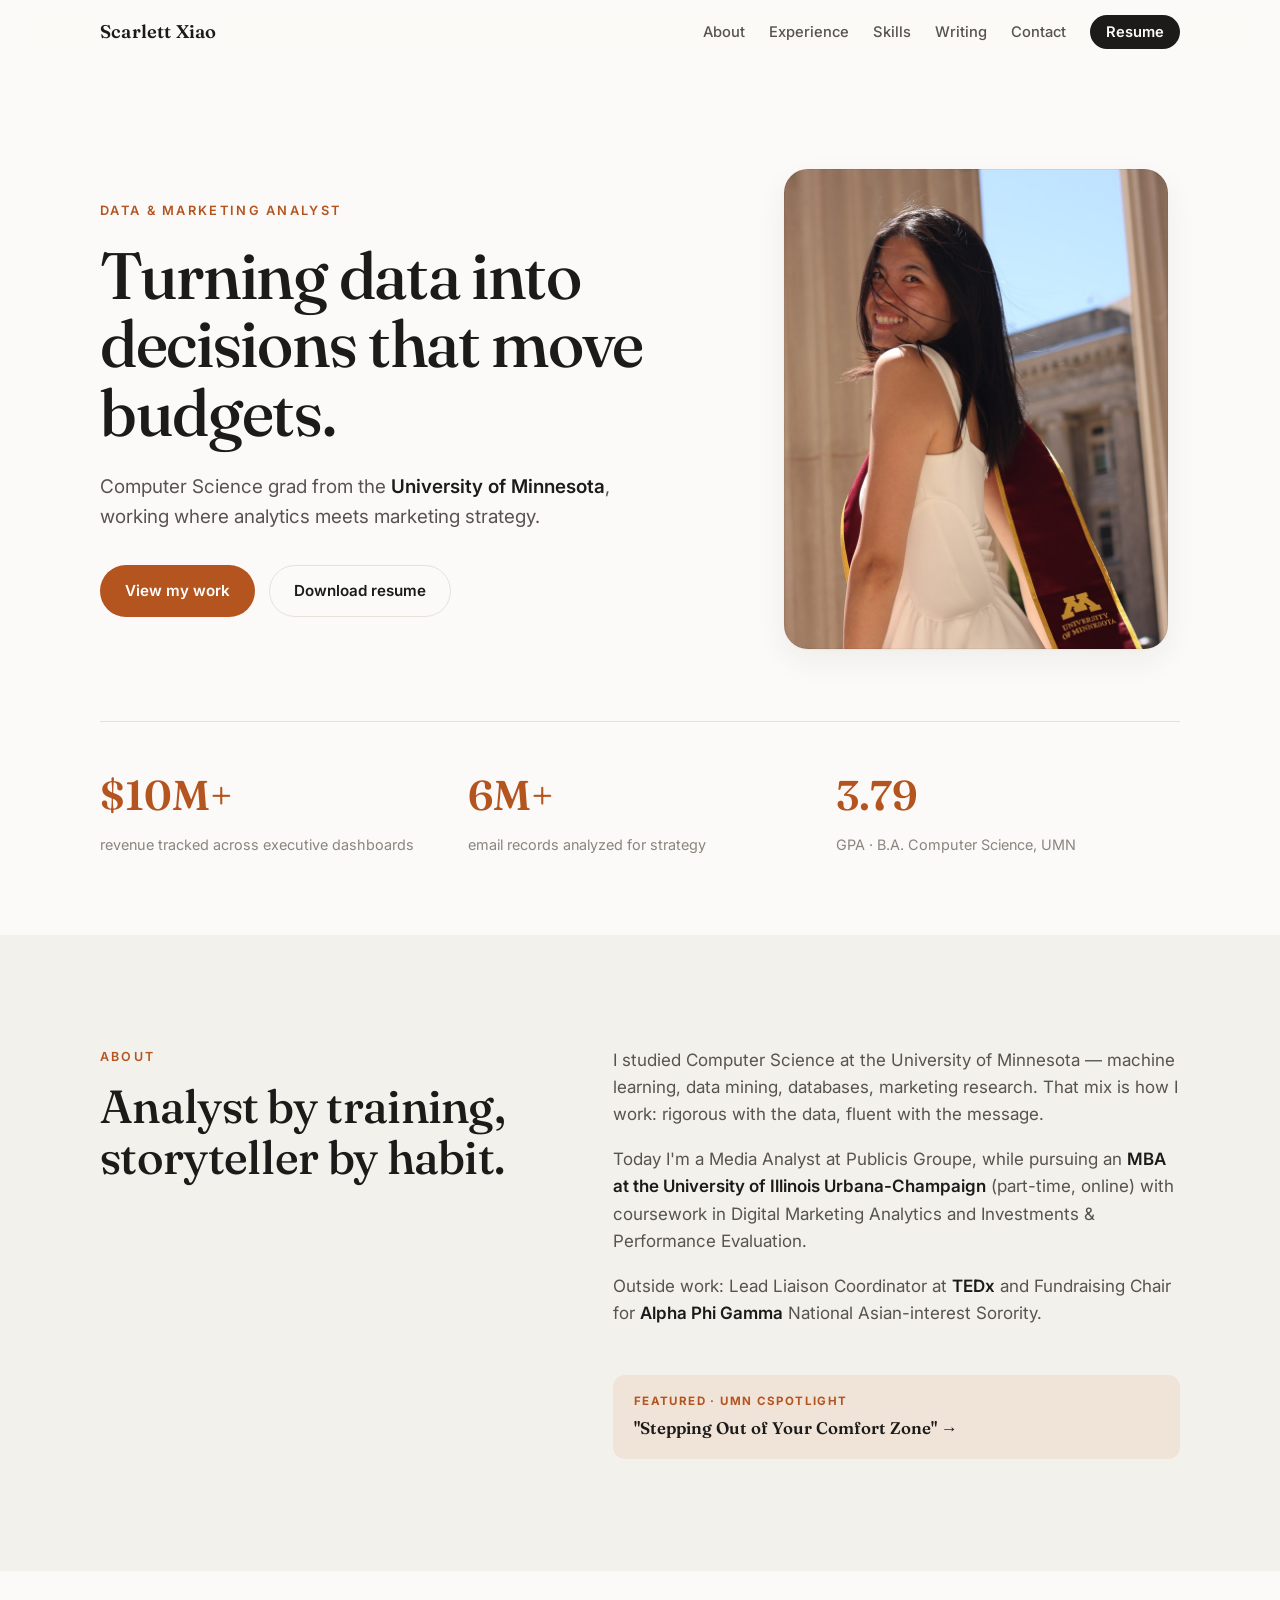
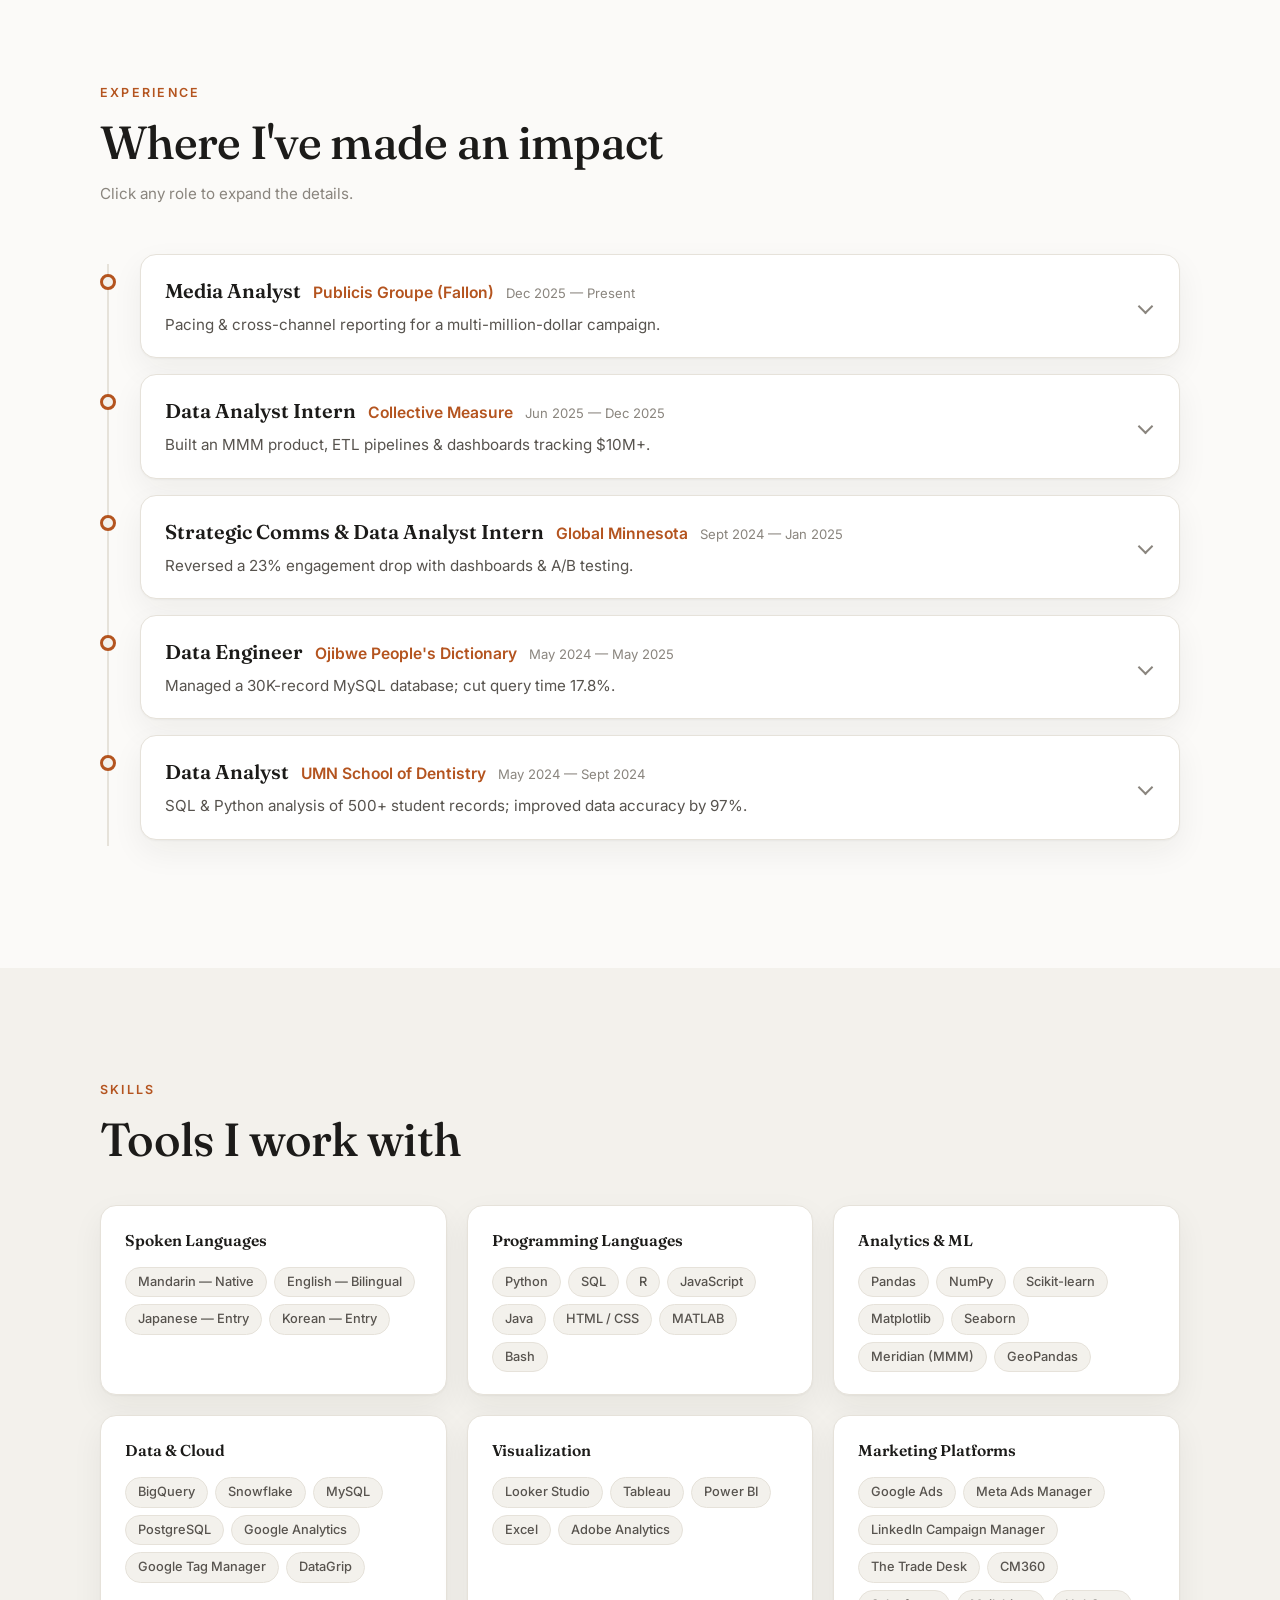
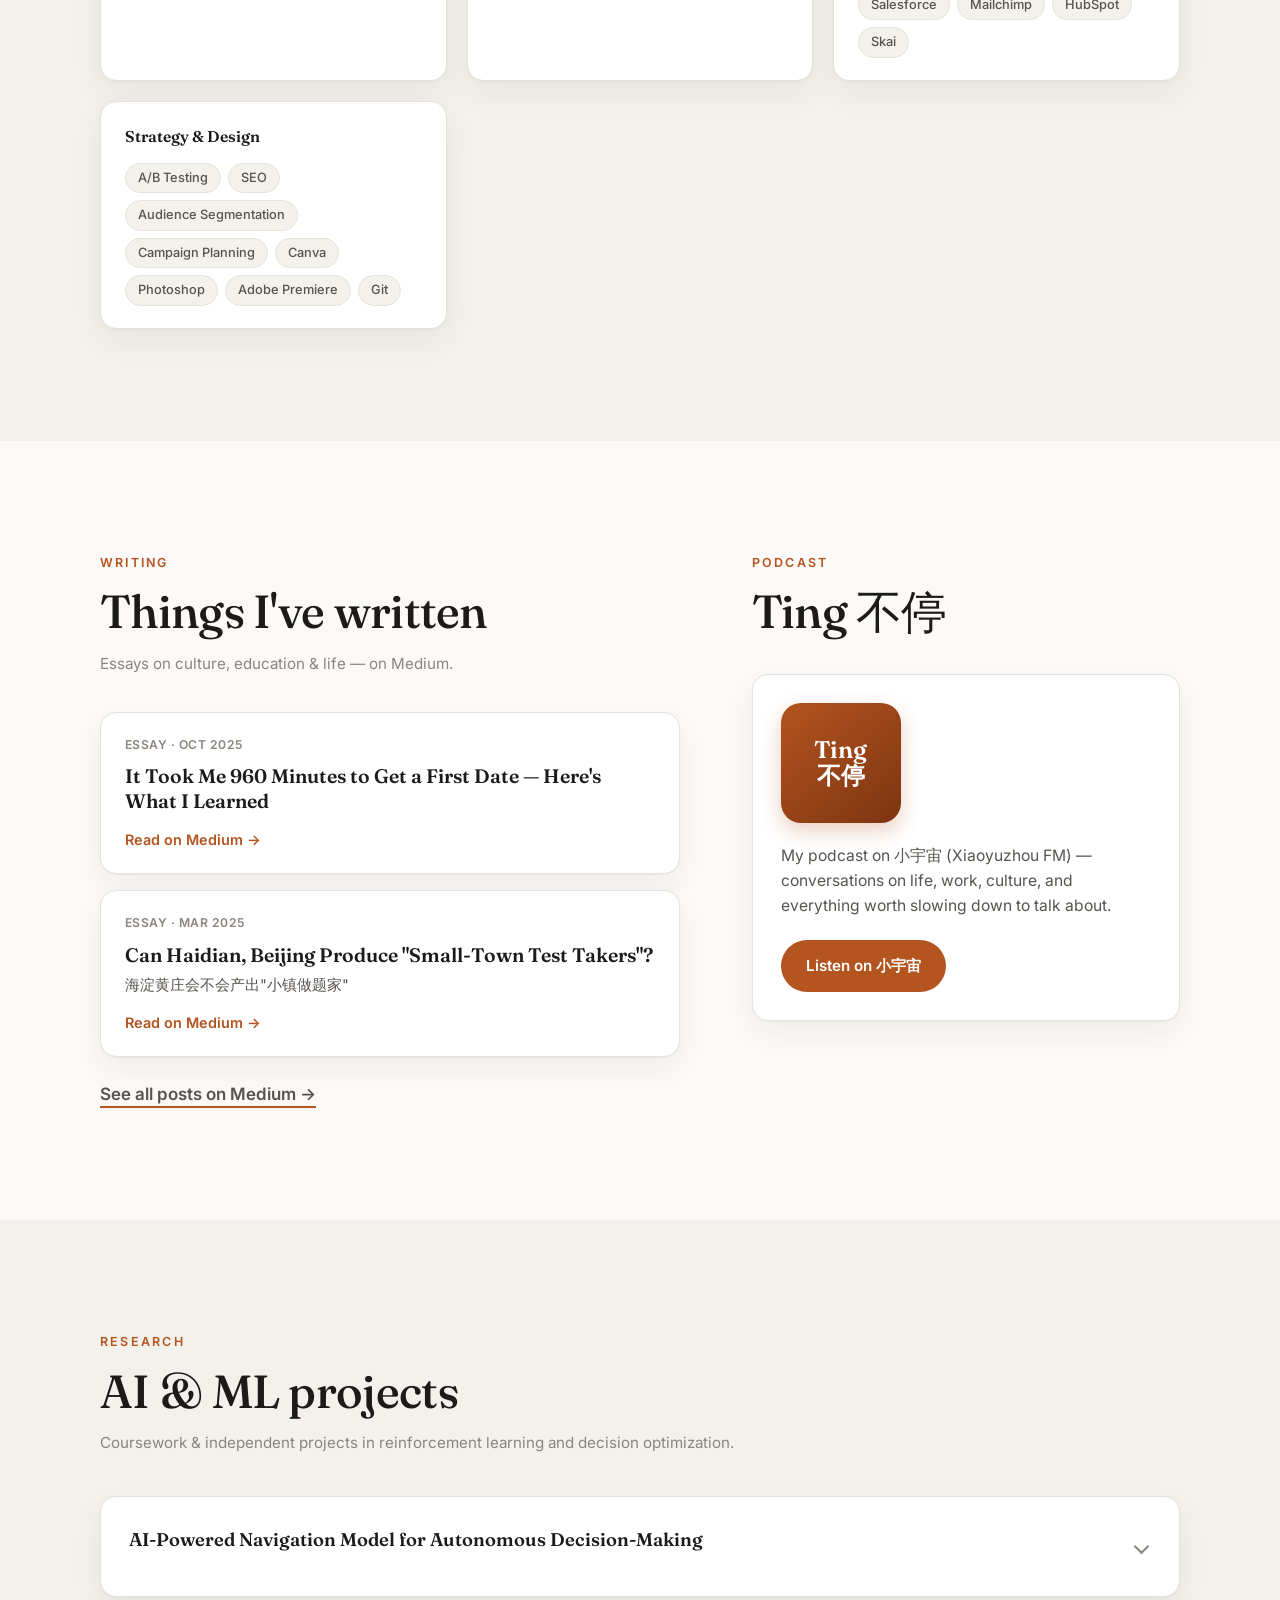
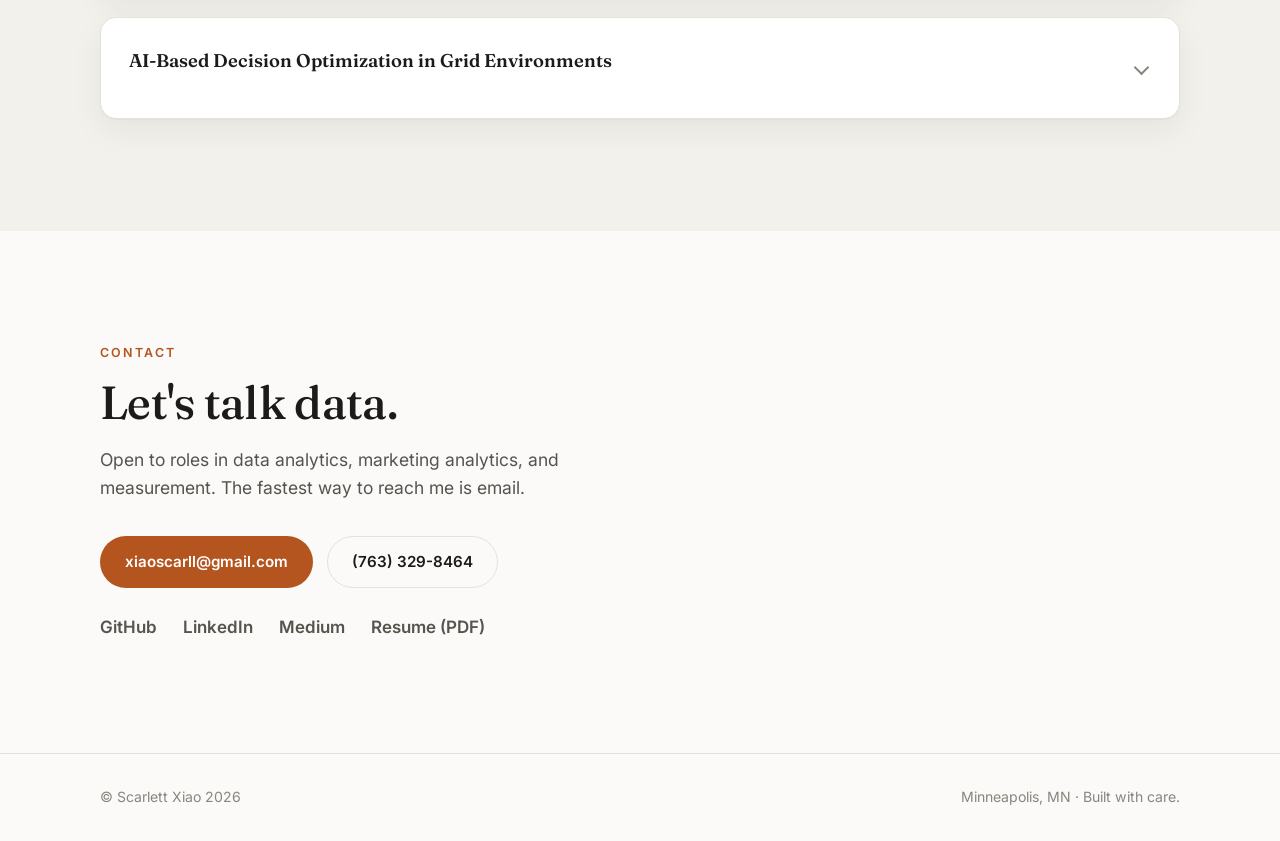
==== index.html @ 51451d21 "Initial portfolio — SEO, skills, research, full experience" ====
<!DOCTYPE html>
<html lang="en">
<head>
  <meta charset="UTF-8" />
  <meta name="viewport" content="width=device-width, initial-scale=1.0" />
  <title>Scarlett Xiao — Data &amp; Marketing Analyst</title>
  <meta name="description" content="Scarlett Xiao is a Data & Marketing Analyst at Publicis Groupe specializing in cross-channel measurement, media analytics, and marketing strategy. B.A. Computer Science, UMN. MBA candidate at UIUC." />
  <meta name="keywords" content="Scarlett Xiao, data analyst, marketing analyst, media analytics, BigQuery, Looker Studio, Tableau, Power BI, Publicis Groupe, University of Minnesota" />
  <meta name="author" content="Scarlett Xiao" />
  <meta name="robots" content="index, follow" />
  <link rel="canonical" href="https://scarlett0018.github.io/" />

  <!-- Open Graph -->
  <meta property="og:type" content="website" />
  <meta property="og:url" content="https://scarlett0018.github.io/" />
  <meta property="og:title" content="Scarlett Xiao — Data &amp; Marketing Analyst" />
  <meta property="og:description" content="Data & Marketing Analyst at Publicis Groupe. Turning data into decisions that move budgets. B.A. CS, UMN · MBA candidate, UIUC." />
  <meta property="og:image" content="https://scarlett0018.github.io/assets/scarlett.jpg" />

  <!-- Twitter Card -->
  <meta name="twitter:card" content="summary_large_image" />
  <meta name="twitter:title" content="Scarlett Xiao — Data &amp; Marketing Analyst" />
  <meta name="twitter:description" content="Data & Marketing Analyst at Publicis Groupe. Turning data into decisions that move budgets." />
  <meta name="twitter:image" content="https://scarlett0018.github.io/assets/scarlett.jpg" />

  <!-- Structured Data -->
  <script type="application/ld+json">
  {
    "@context": "https://schema.org",
    "@type": "Person",
    "name": "Scarlett Xiao",
    "jobTitle": "Media Analyst",
    "worksFor": { "@type": "Organization", "name": "Publicis Groupe" },
    "alumniOf": [
      { "@type": "CollegeOrUniversity", "name": "University of Minnesota" },
      { "@type": "CollegeOrUniversity", "name": "University of Illinois Urbana-Champaign" }
    ],
    "url": "https://scarlett0018.github.io/",
    "email": "xiaoscarll@gmail.com",
    "sameAs": [
      "https://github.com/scarlett0018",
      "https://www.linkedin.com/in/scarlett-xiao-ds/",
      "https://medium.com/@xiaoscarll"
    ]
  }
  </script>

  <link rel="preconnect" href="https://fonts.googleapis.com" />
  <link rel="preconnect" href="https://fonts.gstatic.com" crossorigin />
  <link href="https://fonts.googleapis.com/css2?family=Fraunces:ital,opsz,wght@0,9..144,400;0,9..144,500;0,9..144,600;1,9..144,400&family=Inter:wght@400;500;600;700&display=swap" rel="stylesheet" />
  <link rel="stylesheet" href="styles.css" />
</head>
<body>

  <!-- Nav -->
  <header class="nav" id="nav">
    <div class="container">
      <nav class="nav__inner">
        <a href="#" class="nav__brand">Scarlett Xiao</a>
        <ul class="nav__links">
          <li><a href="#about">About</a></li>
          <li><a href="#experience">Experience</a></li>
          <li><a href="#skills">Skills</a></li>
          <li><a href="#writing">Writing</a></li>
          <li><a href="#contact">Contact</a></li>
          <li><a href="assets/Scarlett_Xiao_Resume.pdf" target="_blank" class="nav__cta">Resume</a></li>
        </ul>
      </nav>
    </div>
  </header>

  <main>

    <!-- Hero -->
    <section class="hero">
      <div class="container">
        <div class="hero__inner">
          <div>
            <p class="hero__eyebrow">Data &amp; Marketing Analyst</p>
            <h1 class="hero__title">Turning data into decisions that move budgets.</h1>
            <p class="hero__lede">Computer Science grad from the <strong>University of Minnesota</strong>, working where analytics meets marketing strategy.</p>
            <div class="hero__actions">
              <a href="#experience" class="btn btn--primary">View my work</a>
              <a href="assets/Scarlett_Xiao_Resume.pdf" target="_blank" class="btn btn--ghost">Download resume</a>
            </div>
          </div>
          <div class="hero__photo">
            <img src="assets/scarlett.jpg" alt="Scarlett Xiao" />
          </div>
        </div>
        <ul class="hero__stats">
          <li>
            <span class="stat__num">$10M+</span>
            <span class="stat__label">revenue tracked across executive dashboards</span>
          </li>
          <li>
            <span class="stat__num">6M+</span>
            <span class="stat__label">email records analyzed for strategy</span>
          </li>
          <li>
            <span class="stat__num">3.79</span>
            <span class="stat__label">GPA · B.A. Computer Science, UMN</span>
          </li>
        </ul>
      </div>
    </section>

    <!-- About -->
    <section class="section section--alt reveal" id="about">
      <div class="container">
        <div class="grid-2">
          <div>
            <p class="section__kicker">About</p>
            <h2 class="section__title">Analyst by training, storyteller by habit.</h2>
          </div>
          <div class="prose">
            <p>I studied Computer Science at the University of Minnesota — machine learning, data mining, databases, marketing research. That mix is how I work: rigorous with the data, fluent with the message.</p>
            <p>Today I'm a Media Analyst at Publicis Groupe, while pursuing an <strong>MBA at the University of Illinois Urbana-Champaign</strong> (part-time, online) with coursework in Digital Marketing Analytics and Investments &amp; Performance Evaluation.</p>
            <p>Outside work: Lead Liaison Coordinator at <strong>TEDx</strong> and Fundraising Chair for <strong>Alpha Phi Gamma</strong> National Asian-interest Sorority.</p>
            <div class="feature-group">
              <a href="https://cse.umn.edu/cs/news/cspotlight-stepping-out-your-comfort-zone" target="_blank" class="feature">
                <span class="feature__label">Featured · UMN CSpotlight</span>
                <span class="feature__title">"Stepping Out of Your Comfort Zone" →</span>
              </a>
            </div>
          </div>
        </div>
      </div>
    </section>

    <!-- Experience -->
    <section class="section reveal" id="experience">
      <div class="container">
        <p class="section__kicker">Experience</p>
        <h2 class="section__title">Where I've made an impact</h2>
        <p class="section__hint">Click any role to expand the details.</p>
        <ol class="timeline">

          <li class="timeline__item">
            <details>
              <summary>
                <div class="timeline__head">
                  <span class="timeline__role">Media Analyst</span>
                  <span class="timeline__org">Publicis Groupe (Fallon)</span>
                  <span class="timeline__date">Dec 2025 — Present</span>
                </div>
                <p class="timeline__summary">Pacing &amp; cross-channel reporting for a multi-million-dollar campaign.</p>
                <div class="timeline__chev"></div>
              </summary>
              <ul class="timeline__points">
                <li>Own pacing measurement for a multi-million-dollar TaxAct campaign, consolidating planned vs. actual spend across 20+ channels (CM360, YouTube, Amazon, TTD) for real-time budget visibility.</li>
                <li>Improved reporting accuracy by reconciling 100+ manual reports against database landing tables, cutting the risk of misreported spend in client presentations.</li>
                <li>Streamlined cross-channel reporting by integrating multi-platform exports into a unified BigQuery pipeline, slashing manual reconciliation time.</li>
                <li>Built placement- and date-level breakout analyses that let teams catch pacing gaps and overdelivery early in-flight.</li>
              </ul>
            </details>
          </li>

          <li class="timeline__item">
            <details>
              <summary>
                <div class="timeline__head">
                  <span class="timeline__role">Data Analyst Intern</span>
                  <span class="timeline__org">Collective Measure</span>
                  <span class="timeline__date">Jun 2025 — Dec 2025</span>
                </div>
                <p class="timeline__summary">Built an MMM product, ETL pipelines &amp; dashboards tracking $10M+.</p>
                <div class="timeline__chev"></div>
              </summary>
              <ul class="timeline__points">
                <li>Helped develop a full-stack Media Mix Modeling web product letting clients adjust 10+ cross-channel spend and simulate ROI in real time — optimizing $4M+ in media investments.</li>
                <li>Worked with data engineers on ETL and API pipelines (Snowflake, The Trade Desk → BigQuery) and shipped 5+ executive dashboards (Looker Studio &amp; Power BI) tracking $10M+ in revenue.</li>
                <li>Delivered the analytics &amp; visualization for the 2025 State of the Profession Report — 2,000+ DEI survey responses into 25+ interactive visuals reaching 8K+ professionals.</li>
                <li>Analyzed 6M+ email records for Andersen Windows &amp; Doors, shaping their 2026 marketing allocation strategy.</li>
                <li>Built and launched a Gemini-powered AI assistant for campaign-name validation, saving the team ~15 hrs/week.</li>
              </ul>
            </details>
          </li>

          <li class="timeline__item">
            <details>
              <summary>
                <div class="timeline__head">
                  <span class="timeline__role">Strategic Comms &amp; Data Analyst Intern</span>
                  <span class="timeline__org">Global Minnesota</span>
                  <span class="timeline__date">Sept 2024 — Jan 2025</span>
                </div>
                <p class="timeline__summary">Reversed a 23% engagement drop with dashboards &amp; A/B testing.</p>
                <div class="timeline__chev"></div>
              </summary>
              <ul class="timeline__points">
                <li>Diagnosed a 23% YoY drop in digital engagement across 4+ channels through multi-funnel user-behavior analysis.</li>
                <li>Automated 6+ performance dashboards (Google Analytics, Excel, Power BI), reducing manual reporting effort ~40%.</li>
                <li>Designed and ran 12 A/B tests across email campaigns — +4.2% open rate and +6.1% click-through from 8K+ recipients.</li>
                <li>Presented data-driven recommendations biweekly to senior leadership, driving a 3× lift in newsletter engagement and 20% lower bounce rate.</li>
              </ul>
            </details>
          </li>

          <li class="timeline__item">
            <details>
              <summary>
                <div class="timeline__head">
                  <span class="timeline__role">Data Engineer</span>
                  <span class="timeline__org">Ojibwe People's Dictionary</span>
                  <span class="timeline__date">May 2024 — May 2025</span>
                </div>
                <p class="timeline__summary">Managed a 30K-record MySQL database; cut query time 17.8%.</p>
                <div class="timeline__chev"></div>
              </summary>
              <ul class="timeline__points">
                <li>Managed a MySQL relational database, safeguarding integrity and security for 30,000+ records.</li>
                <li>Designed and maintained 50+ database objects (tables, views, stored procedures, triggers), optimizing performance.</li>
                <li>Reduced query run time 17.8% through advanced indexing and optimization; lifted data-retrieval efficiency 22.7%.</li>
              </ul>
            </details>
          </li>

          <li class="timeline__item">
            <details>
              <summary>
                <div class="timeline__head">
                  <span class="timeline__role">Data Analyst</span>
                  <span class="timeline__org">UMN School of Dentistry</span>
                  <span class="timeline__date">May 2024 — Sept 2024</span>
                </div>
                <p class="timeline__summary">SQL &amp; Python analysis of 500+ student records; improved data accuracy by 97%.</p>
                <div class="timeline__chev"></div>
              </summary>
              <ul class="timeline__points">
                <li>Analyzed academic performance data for 500+ students using SQL, identifying trends by gender, ethnicity, and parental education to shape targeted student support strategies.</li>
                <li>Cleaned and processed large datasets, improving data accuracy by 97% through standardization, missing-value handling, and outlier correction.</li>
                <li>Built data visualizations in Python (Pandas, NumPy, Matplotlib), reducing analysis time by 15.6%.</li>
                <li>Generated statistical insights that contributed to curriculum improvements and an 8.7% increase in student performance.</li>
              </ul>
            </details>
          </li>

        </ol>
      </div>
    </section>

    <!-- Skills -->
    <section class="section section--alt reveal" id="skills">
      <div class="container">
        <p class="section__kicker">Skills</p>
        <h2 class="section__title">Tools I work with</h2>
        <div class="skills-grid">
          <div class="skill-group">
            <h3 class="skill-group__name">Spoken Languages</h3>
            <div class="skill-group__tags">
              <span class="skill-tag skill-tag--fluent">Mandarin — Native</span>
              <span class="skill-tag skill-tag--fluent">English — Bilingual</span>
              <span class="skill-tag skill-tag--entry">Japanese — Entry</span>
              <span class="skill-tag skill-tag--entry">Korean — Entry</span>
            </div>
          </div>
          <div class="skill-group">
            <h3 class="skill-group__name">Programming Languages</h3>
            <div class="skill-group__tags">
              <span class="skill-tag">Python</span>
              <span class="skill-tag">SQL</span>
              <span class="skill-tag">R</span>
              <span class="skill-tag">JavaScript</span>
              <span class="skill-tag">Java</span>
              <span class="skill-tag">HTML / CSS</span>
              <span class="skill-tag">MATLAB</span>
              <span class="skill-tag">Bash</span>
            </div>
          </div>
          <div class="skill-group">
            <h3 class="skill-group__name">Analytics &amp; ML</h3>
            <div class="skill-group__tags">
              <span class="skill-tag">Pandas</span>
              <span class="skill-tag">NumPy</span>
              <span class="skill-tag">Scikit-learn</span>
              <span class="skill-tag">Matplotlib</span>
              <span class="skill-tag">Seaborn</span>
              <span class="skill-tag">Meridian (MMM)</span>
              <span class="skill-tag">GeoPandas</span>
            </div>
          </div>
          <div class="skill-group">
            <h3 class="skill-group__name">Data &amp; Cloud</h3>
            <div class="skill-group__tags">
              <span class="skill-tag">BigQuery</span>
              <span class="skill-tag">Snowflake</span>
              <span class="skill-tag">MySQL</span>
              <span class="skill-tag">PostgreSQL</span>
              <span class="skill-tag">Google Analytics</span>
              <span class="skill-tag">Google Tag Manager</span>
              <span class="skill-tag">DataGrip</span>
            </div>
          </div>
          <div class="skill-group">
            <h3 class="skill-group__name">Visualization</h3>
            <div class="skill-group__tags">
              <span class="skill-tag">Looker Studio</span>
              <span class="skill-tag">Tableau</span>
              <span class="skill-tag">Power BI</span>
              <span class="skill-tag">Excel</span>
              <span class="skill-tag">Adobe Analytics</span>
            </div>
          </div>
          <div class="skill-group">
            <h3 class="skill-group__name">Marketing Platforms</h3>
            <div class="skill-group__tags">
              <span class="skill-tag">Google Ads</span>
              <span class="skill-tag">Meta Ads Manager</span>
              <span class="skill-tag">LinkedIn Campaign Manager</span>
              <span class="skill-tag">The Trade Desk</span>
              <span class="skill-tag">CM360</span>
              <span class="skill-tag">Salesforce</span>
              <span class="skill-tag">Mailchimp</span>
              <span class="skill-tag">HubSpot</span>
              <span class="skill-tag">Skai</span>
            </div>
          </div>
          <div class="skill-group">
            <h3 class="skill-group__name">Strategy &amp; Design</h3>
            <div class="skill-group__tags">
              <span class="skill-tag">A/B Testing</span>
              <span class="skill-tag">SEO</span>
              <span class="skill-tag">Audience Segmentation</span>
              <span class="skill-tag">Campaign Planning</span>
              <span class="skill-tag">Canva</span>
              <span class="skill-tag">Photoshop</span>
              <span class="skill-tag">Adobe Premiere</span>
              <span class="skill-tag">Git</span>
            </div>
          </div>
        </div>
      </div>
    </section>

    <!-- Writing + Podcast -->
    <section class="section reveal" id="writing">
      <div class="container">
        <div class="media-grid">
          <div>
            <p class="section__kicker">Writing</p>
            <h2 class="section__title">Things I've written</h2>
            <p class="section__hint">Essays on culture, education &amp; life — on Medium.</p>
            <div class="post-list">
              <a href="https://medium.com/@xiaoscarll" target="_blank" class="post">
                <span class="post__tag">Essay · Oct 2025</span>
                <h3 class="post__title">It Took Me 960 Minutes to Get a First Date — Here's What I Learned</h3>
                <span class="post__link">Read on Medium →</span>
              </a>
              <a href="https://medium.com/@xiaoscarll" target="_blank" class="post">
                <span class="post__tag">Essay · Mar 2025</span>
                <h3 class="post__title">Can Haidian, Beijing Produce "Small-Town Test Takers"?</h3>
                <p class="post__sub">海淀黄庄会不会产出"小镇做题家"</p>
                <span class="post__link">Read on Medium →</span>
              </a>
            </div>
            <p class="see-more"><a href="https://medium.com/@xiaoscarll" target="_blank">See all posts on Medium →</a></p>
          </div>
          <div id="podcast">
            <p class="section__kicker">Podcast</p>
            <h2 class="section__title">Ting 不停</h2>
            <div class="podcast-card">
              <div class="podcast-card__art">
                <span>Ting<br />不停</span>
              </div>
              <p class="podcast-card__desc">My podcast on 小宇宙 (Xiaoyuzhou FM) — conversations on life, work, culture, and everything worth slowing down to talk about.</p>
              <a href="https://www.xiaoyuzhoufm.com/" target="_blank" class="btn btn--primary">Listen on 小宇宙</a>
            </div>
          </div>
        </div>
      </div>
    </section>

    <!-- Research -->
    <section class="section section--alt reveal" id="research">
      <div class="container">
        <p class="section__kicker">Research</p>
        <h2 class="section__title">AI &amp; ML projects</h2>
        <p class="section__hint">Coursework &amp; independent projects in reinforcement learning and decision optimization.</p>
        <div class="research-grid">
          <div class="research-card">
            <details>
              <summary>
                <h3 class="research-card__title">AI-Powered Navigation Model for Autonomous Decision-Making</h3>
                <div class="timeline__chev"></div>
              </summary>
              <ul class="research-card__points">
                <li>Developed and optimized data models to train an AI agent in a simulated taxi environment — navigate a grid map, pick up passengers, and drop them at correct locations while minimizing steps.</li>
                <li>Implemented reinforcement learning algorithms (Sarsa &amp; Q-Learning) to help the agent learn efficient navigation strategies through iterative training.</li>
                <li>Fine-tuned model parameters, achieving an 18.6% reduction in training time vs. traditional methods using ε-greedy exploration (learning rate 0.6, discount factor 0.9).</li>
              </ul>
            </details>
          </div>
          <div class="research-card">
            <details>
              <summary>
                <h3 class="research-card__title">AI-Based Decision Optimization in Grid Environments</h3>
                <div class="timeline__chev"></div>
              </summary>
              <ul class="research-card__points">
                <li>Developed RL models to train an AI agent in a grid-based environment, learning optimal navigation decisions based on rewards and penalties.</li>
                <li>Implemented and compared value iteration, policy iteration, and Monte Carlo control strategies to enhance learning efficiency.</li>
                <li>Refined reward functions (r = −2, −0.2, −0.01) to balance exploration vs. exploitation — achieving a 24.7% reduction in computation time while maintaining accuracy.</li>
              </ul>
            </details>
          </div>
        </div>
      </div>
    </section>

    <!-- Contact -->
    <section class="section reveal" id="contact">
      <div class="container">
        <div class="contact">
          <p class="section__kicker">Contact</p>
          <h2 class="section__title">Let's talk data.</h2>
          <p class="contact__lede">Open to roles in data analytics, marketing analytics, and measurement. The fastest way to reach me is email.</p>
          <div class="contact__actions">
            <a href="mailto:xiaoscarll@gmail.com" class="btn btn--primary">xiaoscarll@gmail.com</a>
            <a href="tel:7633298464" class="btn btn--ghost">(763) 329-8464</a>
          </div>
          <ul class="contact__links">
            <li><a href="https://github.com/scarlett0018" target="_blank">GitHub</a></li>
            <li><a href="https://www.linkedin.com/in/scarlett-xiao-ds/" target="_blank">LinkedIn</a></li>
            <li><a href="https://medium.com/@xiaoscarll" target="_blank">Medium</a></li>
            <li><a href="assets/Scarlett_Xiao_Resume.pdf" target="_blank">Resume (PDF)</a></li>
          </ul>
        </div>
      </div>
    </section>

  </main>

  <!-- Footer -->
  <footer class="footer">
    <div class="container">
      <div class="footer__inner">
        <span>© Scarlett Xiao <span id="year"></span></span>
        <span>Minneapolis, MN · Built with care.</span>
      </div>
    </div>
  </footer>

  <script src="script.js"></script>
</body>
</html>
---- styles.css ----
/* ===== Tokens ===== */
:root {
  --bg: #fbfaf8;
  --bg-alt: #f3f1ec;
  --ink: #1c1b19;
  --ink-soft: #57534e;
  --ink-faint: #8a857e;
  --line: #e6e2da;
  --accent: #b4541f;        /* warm terracotta */
  --accent-soft: #f0e3d8;
  --card: #ffffff;
  --shadow: 0 1px 2px rgba(28,27,25,.04), 0 12px 32px rgba(28,27,25,.06);
  --radius: 16px;
  --maxw: 1080px;
  --ff-display: "Fraunces", Georgia, serif;
  --ff-body: "Inter", system-ui, -apple-system, sans-serif;
}

/* ===== Reset ===== */
*, *::before, *::after { box-sizing: border-box; }
* { margin: 0; }
html { scroll-behavior: smooth; -webkit-text-size-adjust: 100%; }
body {
  font-family: var(--ff-body);
  background: var(--bg);
  color: var(--ink);
  line-height: 1.6;
  font-size: 17px;
  -webkit-font-smoothing: antialiased;
  text-rendering: optimizeLegibility;
}
img { max-width: 100%; display: block; }
a { color: inherit; text-decoration: none; }
ul, ol { list-style: none; padding: 0; }

.container { width: min(var(--maxw), 92vw); margin-inline: auto; }
.accent { color: var(--accent); }

/* ===== Nav ===== */
.nav {
  position: sticky; top: 0; z-index: 50;
  background: rgba(251,250,248,.78);
  backdrop-filter: saturate(160%) blur(12px);
  border-bottom: 1px solid transparent;
  transition: border-color .3s, background .3s;
}
.nav.is-scrolled { border-color: var(--line); }
.nav__inner { display: flex; align-items: center; justify-content: space-between; height: 64px; }
.nav__brand { font-family: var(--ff-display); font-weight: 600; font-size: 1.15rem; letter-spacing: .2px; }
.nav__links { display: flex; align-items: center; gap: 24px; }
.nav__links a { font-size: .92rem; color: var(--ink-soft); font-weight: 500; transition: color .2s; }
.nav__links a:hover { color: var(--ink); }
.nav__cta {
  background: var(--ink); color: var(--bg) !important;
  padding: 8px 16px; border-radius: 999px; font-weight: 600 !important;
  transition: transform .2s, background .2s;
}
.nav__cta:hover { transform: translateY(-1px); background: var(--accent); }

/* ===== Buttons ===== */
.btn {
  display: inline-flex; align-items: center; justify-content: center;
  padding: 13px 24px; border-radius: 999px; font-weight: 600; font-size: .95rem;
  border: 1px solid transparent; transition: transform .2s, box-shadow .2s, background .2s, border-color .2s;
  cursor: pointer;
}
.btn--primary { background: var(--accent); color: #fff; }
.btn--primary:hover { transform: translateY(-2px); box-shadow: 0 10px 24px rgba(180,84,31,.28); }
.btn--ghost { background: transparent; color: var(--ink); border-color: var(--line); }
.btn--ghost:hover { border-color: var(--ink); transform: translateY(-2px); }

/* ===== Hero ===== */
.hero { padding: clamp(56px, 9vw, 104px) 0 clamp(48px, 7vw, 80px); }
.hero__inner {
  display: grid; grid-template-columns: 1.25fr .85fr;
  gap: clamp(32px, 6vw, 72px); align-items: center;
}
.hero__eyebrow {
  font-size: .8rem; letter-spacing: .18em; text-transform: uppercase;
  color: var(--accent); font-weight: 600; margin-bottom: 20px;
}
.hero__title {
  font-family: var(--ff-display); font-weight: 500;
  font-size: clamp(2.3rem, 5.6vw, 4.1rem); line-height: 1.05;
  letter-spacing: -.02em; margin-bottom: 24px;
}
.hero__lede { font-size: clamp(1.02rem, 1.6vw, 1.18rem); color: var(--ink-soft); max-width: 48ch; }
.hero__lede strong { color: var(--ink); font-weight: 600; }
.hero__actions { display: flex; flex-wrap: wrap; gap: 14px; margin-top: 32px; }

.hero__photo {
  position: relative;
  border-radius: 24px; overflow: hidden;
  box-shadow: var(--shadow);
  aspect-ratio: 4 / 5; max-height: 480px; margin-inline: auto;
}
.hero__photo img { width: 100%; height: 100%; object-fit: cover; object-position: center 22%; }
.hero__photo::after {
  content: ""; position: absolute; inset: 0;
  box-shadow: inset 0 0 0 1px rgba(28,27,25,.06); border-radius: 24px;
}

.hero__stats {
  display: grid; grid-template-columns: repeat(3, 1fr); gap: 24px;
  margin-top: clamp(48px, 6vw, 72px); padding-top: 40px; border-top: 1px solid var(--line);
}
.hero__stats li { display: flex; flex-direction: column; gap: 6px; }
.stat__num { font-family: var(--ff-display); font-size: clamp(1.8rem, 3.5vw, 2.6rem); font-weight: 600; color: var(--accent); }
.stat__label { font-size: .9rem; color: var(--ink-faint); line-height: 1.4; }

/* ===== Sections ===== */
.section { padding: clamp(64px, 9vw, 112px) 0; }
.section--alt { background: var(--bg-alt); }
.section__kicker {
  font-size: .78rem; letter-spacing: .18em; text-transform: uppercase;
  color: var(--accent); font-weight: 600; margin-bottom: 14px;
}
.section__title {
  font-family: var(--ff-display); font-weight: 500;
  font-size: clamp(1.9rem, 4vw, 2.9rem); line-height: 1.1; letter-spacing: -.015em;
}
.section__hint { color: var(--ink-faint); margin-top: 14px; font-size: .95rem; }

.grid-2 { display: grid; grid-template-columns: 1fr 1.3fr; gap: clamp(32px, 6vw, 80px); align-items: start; }
.prose p { color: var(--ink-soft); margin-bottom: 18px; }
.prose p:last-child { margin-bottom: 0; }
.prose strong { color: var(--ink); font-weight: 600; }

/* Feature callout (CSpotlight) */
.feature {
  display: inline-flex; flex-direction: column; gap: 4px;
  margin-top: 24px; padding: 16px 20px;
  background: var(--accent-soft); border-radius: 12px;
  border: 1px solid transparent; transition: transform .2s, border-color .2s;
}
.feature:hover { transform: translateY(-2px); border-color: var(--accent); }
.feature__label { font-size: .72rem; letter-spacing: .12em; text-transform: uppercase; color: var(--accent); font-weight: 700; }
.feature__title { font-family: var(--ff-display); font-weight: 600; font-size: 1.05rem; color: var(--ink); }

/* ===== Timeline (collapsible) ===== */
.timeline { margin-top: 48px; position: relative; }
.timeline::before {
  content: ""; position: absolute; left: 7px; top: 10px; bottom: 10px;
  width: 2px; background: var(--line);
}
.timeline__item { position: relative; padding-left: 40px; padding-bottom: 16px; }
.timeline__item::before {
  content: ""; position: absolute; left: 0; top: 20px;
  width: 16px; height: 16px; border-radius: 50%;
  background: var(--bg-alt); border: 3px solid var(--accent); z-index: 1;
}

.timeline__item details {
  background: var(--card); border: 1px solid var(--line); border-radius: var(--radius);
  box-shadow: var(--shadow); overflow: hidden; transition: box-shadow .25s;
}
.timeline__item details[open] { box-shadow: 0 16px 40px rgba(28,27,25,.09); }
.timeline__item summary {
  list-style: none; cursor: pointer; padding: 20px 24px;
  display: grid; grid-template-columns: 1fr auto; align-items: center;
  gap: 4px 16px; position: relative;
}
.timeline__item summary::-webkit-details-marker { display: none; }
.timeline__head { display: flex; flex-wrap: wrap; align-items: baseline; gap: 4px 12px; grid-column: 1; }
.timeline__role { font-family: var(--ff-display); font-size: 1.25rem; font-weight: 600; }
.timeline__org { font-weight: 600; color: var(--accent); font-size: .98rem; }
.timeline__date { font-size: .82rem; color: var(--ink-faint); white-space: nowrap; }
.timeline__summary { grid-column: 1; color: var(--ink-soft); font-size: .95rem; margin-top: 2px; }
.timeline__chev {
  grid-column: 2; grid-row: 1 / span 2; align-self: center;
  width: 11px; height: 11px; border-right: 2px solid var(--ink-faint);
  border-bottom: 2px solid var(--ink-faint); transform: rotate(45deg);
  transition: transform .25s; margin-right: 4px;
}
.timeline__item details[open] .timeline__chev { transform: rotate(-135deg); }
.timeline__item summary:hover .timeline__chev { border-color: var(--accent); }

.timeline__points { padding: 4px 24px 24px; }
.timeline__points li { position: relative; padding-left: 22px; margin-bottom: 10px; color: var(--ink-soft); font-size: .95rem; }
.timeline__points li:last-child { margin-bottom: 0; }
.timeline__points li::before {
  content: ""; position: absolute; left: 4px; top: 10px;
  width: 6px; height: 6px; border-radius: 50%; background: var(--accent); opacity: .55;
}

/* ===== Writing + Podcast (combined) ===== */
.media-grid { display: grid; grid-template-columns: 1.15fr .85fr; gap: clamp(36px, 6vw, 72px); align-items: start; }

/* Writing — small stacked cards */
.post-list { display: flex; flex-direction: column; gap: 16px; margin-top: 36px; }
.post {
  display: flex; flex-direction: column;
  background: var(--card); border: 1px solid var(--line); border-radius: var(--radius);
  padding: 22px 24px; box-shadow: var(--shadow);
  transition: transform .25s, box-shadow .25s, border-color .25s;
}
.post:hover { transform: translateY(-3px); box-shadow: 0 16px 40px rgba(28,27,25,.1); border-color: var(--accent-soft); }
.post__tag { font-size: .76rem; letter-spacing: .04em; text-transform: uppercase; color: var(--ink-faint); font-weight: 600; }
.post__title { font-family: var(--ff-display); font-weight: 600; font-size: 1.22rem; line-height: 1.28; margin: 10px 0 0; }
.post__sub { color: var(--ink-soft); font-size: .92rem; margin-top: 6px; }
.post__link { margin-top: 14px; color: var(--accent); font-weight: 600; font-size: .9rem; }
.see-more { margin-top: 24px; }
.see-more a { color: var(--ink-soft); font-weight: 600; border-bottom: 2px solid var(--accent); padding-bottom: 2px; transition: color .2s; }
.see-more a:hover { color: var(--ink); }

/* Podcast — single card */
.podcast-card {
  margin-top: 36px;
  background: var(--card); border: 1px solid var(--line); border-radius: var(--radius);
  padding: 28px; box-shadow: var(--shadow);
  display: flex; flex-direction: column; align-items: flex-start;
}
.podcast-card__art {
  width: 120px; aspect-ratio: 1; border-radius: 20px;
  background: linear-gradient(140deg, var(--accent), #7d3411);
  display: grid; place-items: center; box-shadow: 0 8px 20px rgba(180,84,31,.28);
  color: #fff; text-align: center; margin-bottom: 20px;
}
.podcast-card__art span { font-family: var(--ff-display); font-weight: 600; font-size: 1.5rem; line-height: 1.05; }
.podcast-card__desc { color: var(--ink-soft); font-size: .98rem; margin-bottom: 22px; }

/* ===== Contact ===== */
.contact { max-width: 720px; }
.contact__lede { color: var(--ink-soft); margin-top: 18px; font-size: 1.1rem; max-width: 52ch; }
.contact__actions { display: flex; flex-wrap: wrap; gap: 14px; margin: 34px 0 26px; }
.contact__links { display: flex; flex-wrap: wrap; gap: 26px; }
.contact__links a { font-weight: 600; color: var(--ink-soft); position: relative; transition: color .2s; }
.contact__links a::after {
  content: ""; position: absolute; left: 0; bottom: -3px; width: 0; height: 2px;
  background: var(--accent); transition: width .25s;
}
.contact__links a:hover { color: var(--ink); }
.contact__links a:hover::after { width: 100%; }

/* ===== Feature group (About) ===== */
.feature-group { display: flex; flex-direction: column; gap: 12px; margin-top: 24px; }

/* ===== Skills ===== */
.skills-grid {
  display: grid;
  grid-template-columns: repeat(auto-fit, minmax(260px, 1fr));
  gap: 20px;
  margin-top: 40px;
}
.skill-group {
  background: var(--card); border: 1px solid var(--line);
  border-radius: var(--radius); padding: 22px 24px; box-shadow: var(--shadow);
}
.skill-group__name {
  font-family: var(--ff-display); font-weight: 600; font-size: .98rem;
  color: var(--ink); margin-bottom: 14px;
}
.skill-group__tags { display: flex; flex-wrap: wrap; gap: 7px; }
.skill-tag {
  background: var(--bg-alt); border: 1px solid var(--line);
  border-radius: 999px; padding: 4px 12px;
  font-size: .8rem; color: var(--ink-soft); font-weight: 500;
  transition: background .2s, border-color .2s;
}
.skill-tag:hover { background: var(--accent-soft); border-color: var(--accent); }

/* ===== Research ===== */
.research-grid { display: flex; flex-direction: column; gap: 20px; margin-top: 40px; }
.research-card {
  background: var(--card); border: 1px solid var(--line);
  border-radius: var(--radius); padding: 28px; box-shadow: var(--shadow);
  transition: transform .25s, box-shadow .25s;
}
.research-card:hover { transform: translateY(-2px); box-shadow: 0 16px 40px rgba(28,27,25,.1); }
.research-card details { width: 100%; }
.research-card summary {
  list-style: none; cursor: pointer;
  display: flex; align-items: center; justify-content: space-between; gap: 16px;
}
.research-card summary::-webkit-details-marker { display: none; }
.research-card details[open] .timeline__chev { transform: rotate(-135deg); }
.research-card__points { margin-top: 16px; }
.research-card__title {
  font-family: var(--ff-display); font-weight: 600; font-size: 1.15rem;
  color: var(--ink); margin-bottom: 14px;
}
.research-card__points { padding: 0; }
.research-card__points li {
  position: relative; padding-left: 20px; margin-bottom: 10px;
  color: var(--ink-soft); font-size: .95rem;
}
.research-card__points li:last-child { margin-bottom: 0; }
.research-card__points li::before {
  content: ""; position: absolute; left: 4px; top: 10px;
  width: 6px; height: 6px; border-radius: 50%; background: var(--accent); opacity: .55;
}

/* ===== Footer ===== */
.footer { border-top: 1px solid var(--line); padding: 32px 0; }
.footer__inner { display: flex; flex-wrap: wrap; justify-content: space-between; gap: 10px; color: var(--ink-faint); font-size: .88rem; }

/* ===== Reveal animation ===== */
.reveal { opacity: 0; transform: translateY(20px); transition: opacity .7s ease, transform .7s ease; }
.reveal.is-visible { opacity: 1; transform: none; }
@media (prefers-reduced-motion: reduce) {
  .reveal { opacity: 1; transform: none; transition: none; }
  html { scroll-behavior: auto; }
}

/* ===== Responsive ===== */
@media (max-width: 860px) {
  .hero__inner { grid-template-columns: 1fr; }
  .hero__photo { max-width: 360px; aspect-ratio: 4 / 5; }
  .grid-2 { grid-template-columns: 1fr; }
  .media-grid { grid-template-columns: 1fr; gap: 48px; }
}
@media (max-width: 640px) {
  .hero__stats { grid-template-columns: 1fr; gap: 18px; }
}
@media (max-width: 560px) {
  .nav__links { gap: 14px; }
  .nav__links a:not(.nav__cta) { display: none; }
  .timeline__date { flex-basis: 100%; }
}
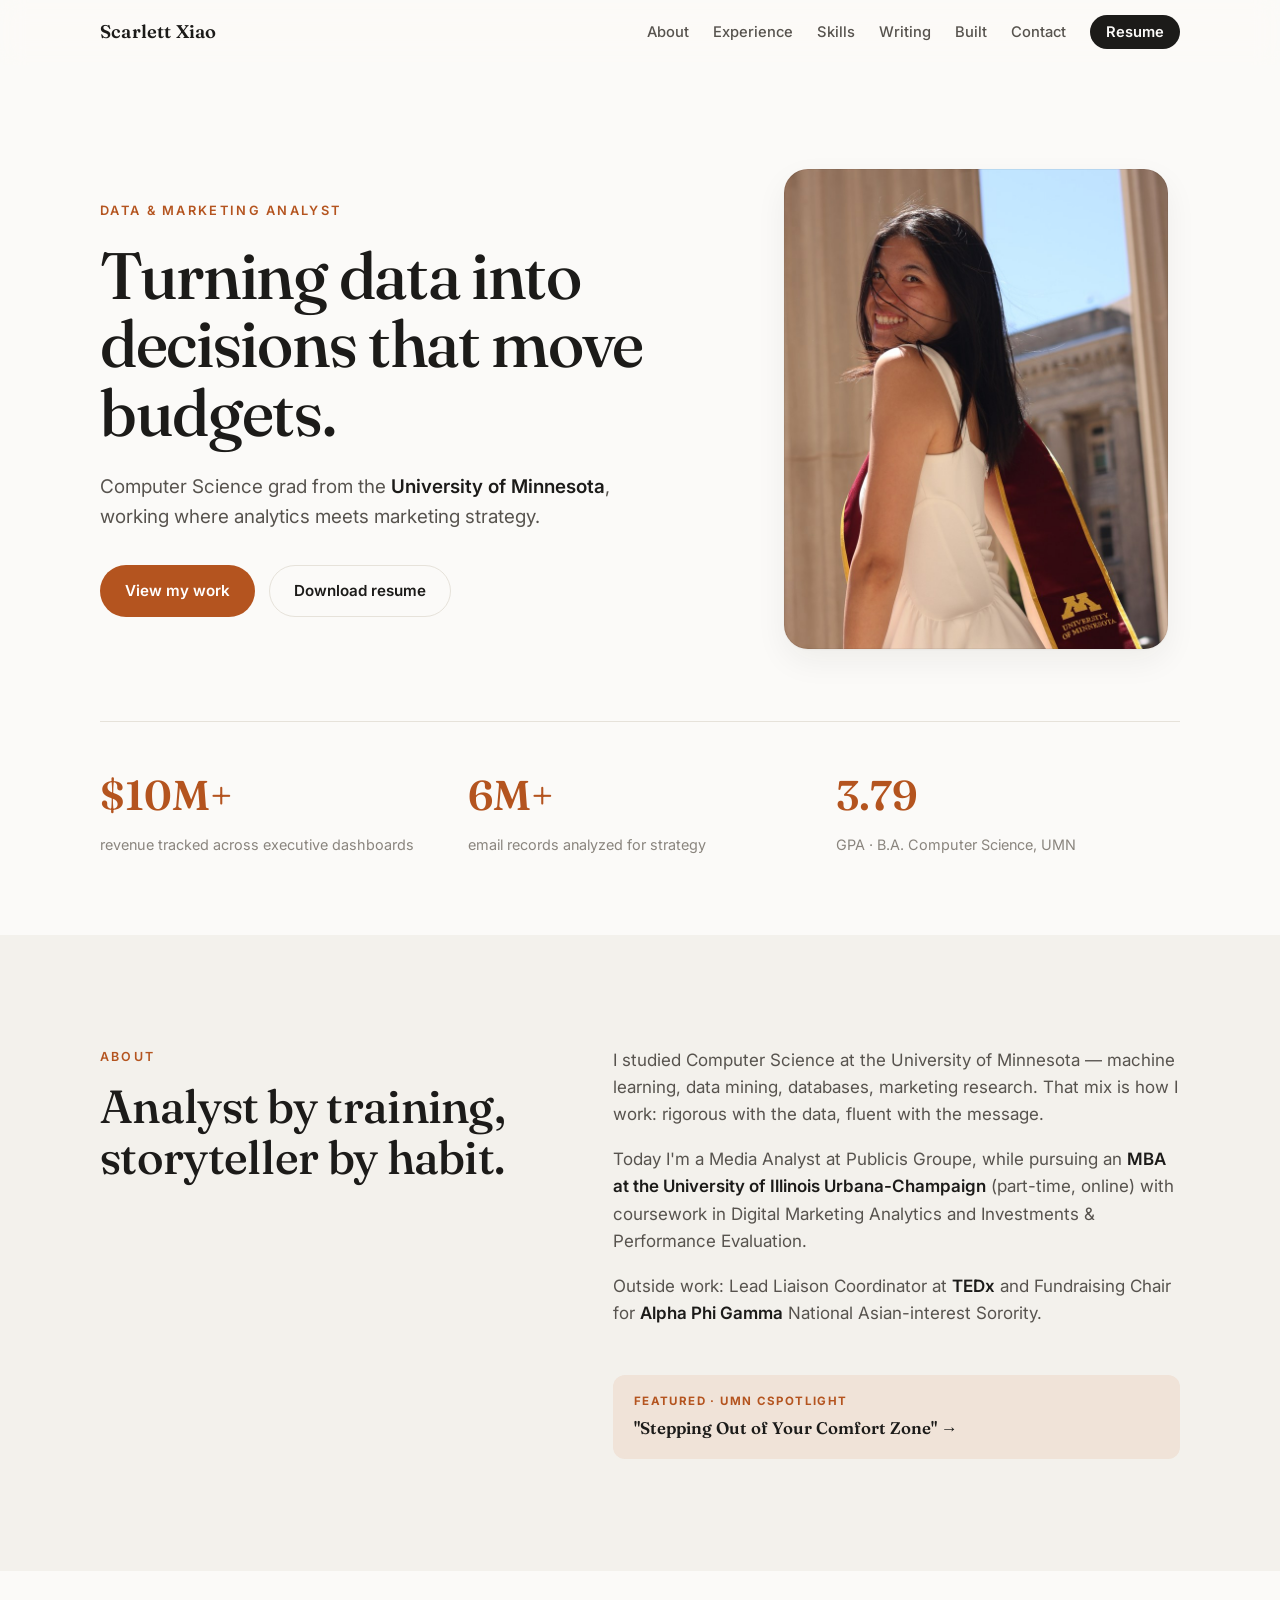
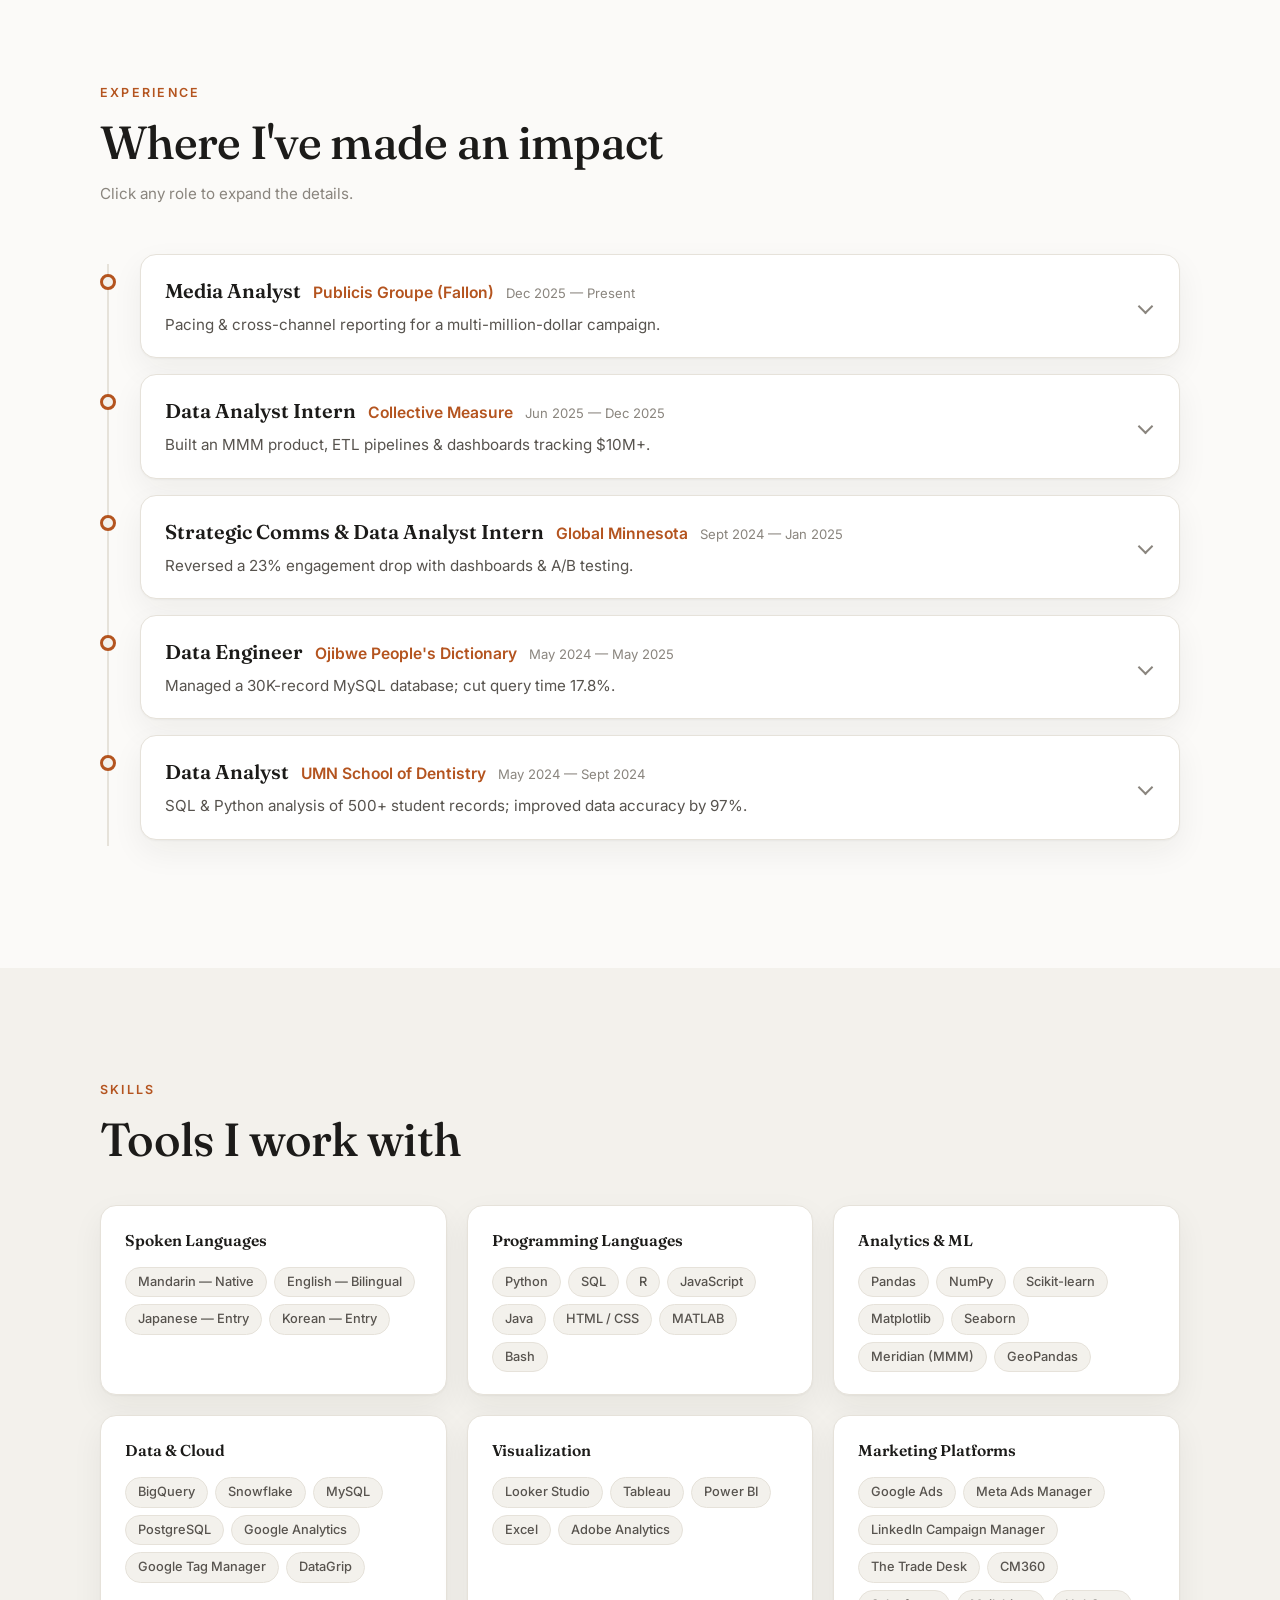
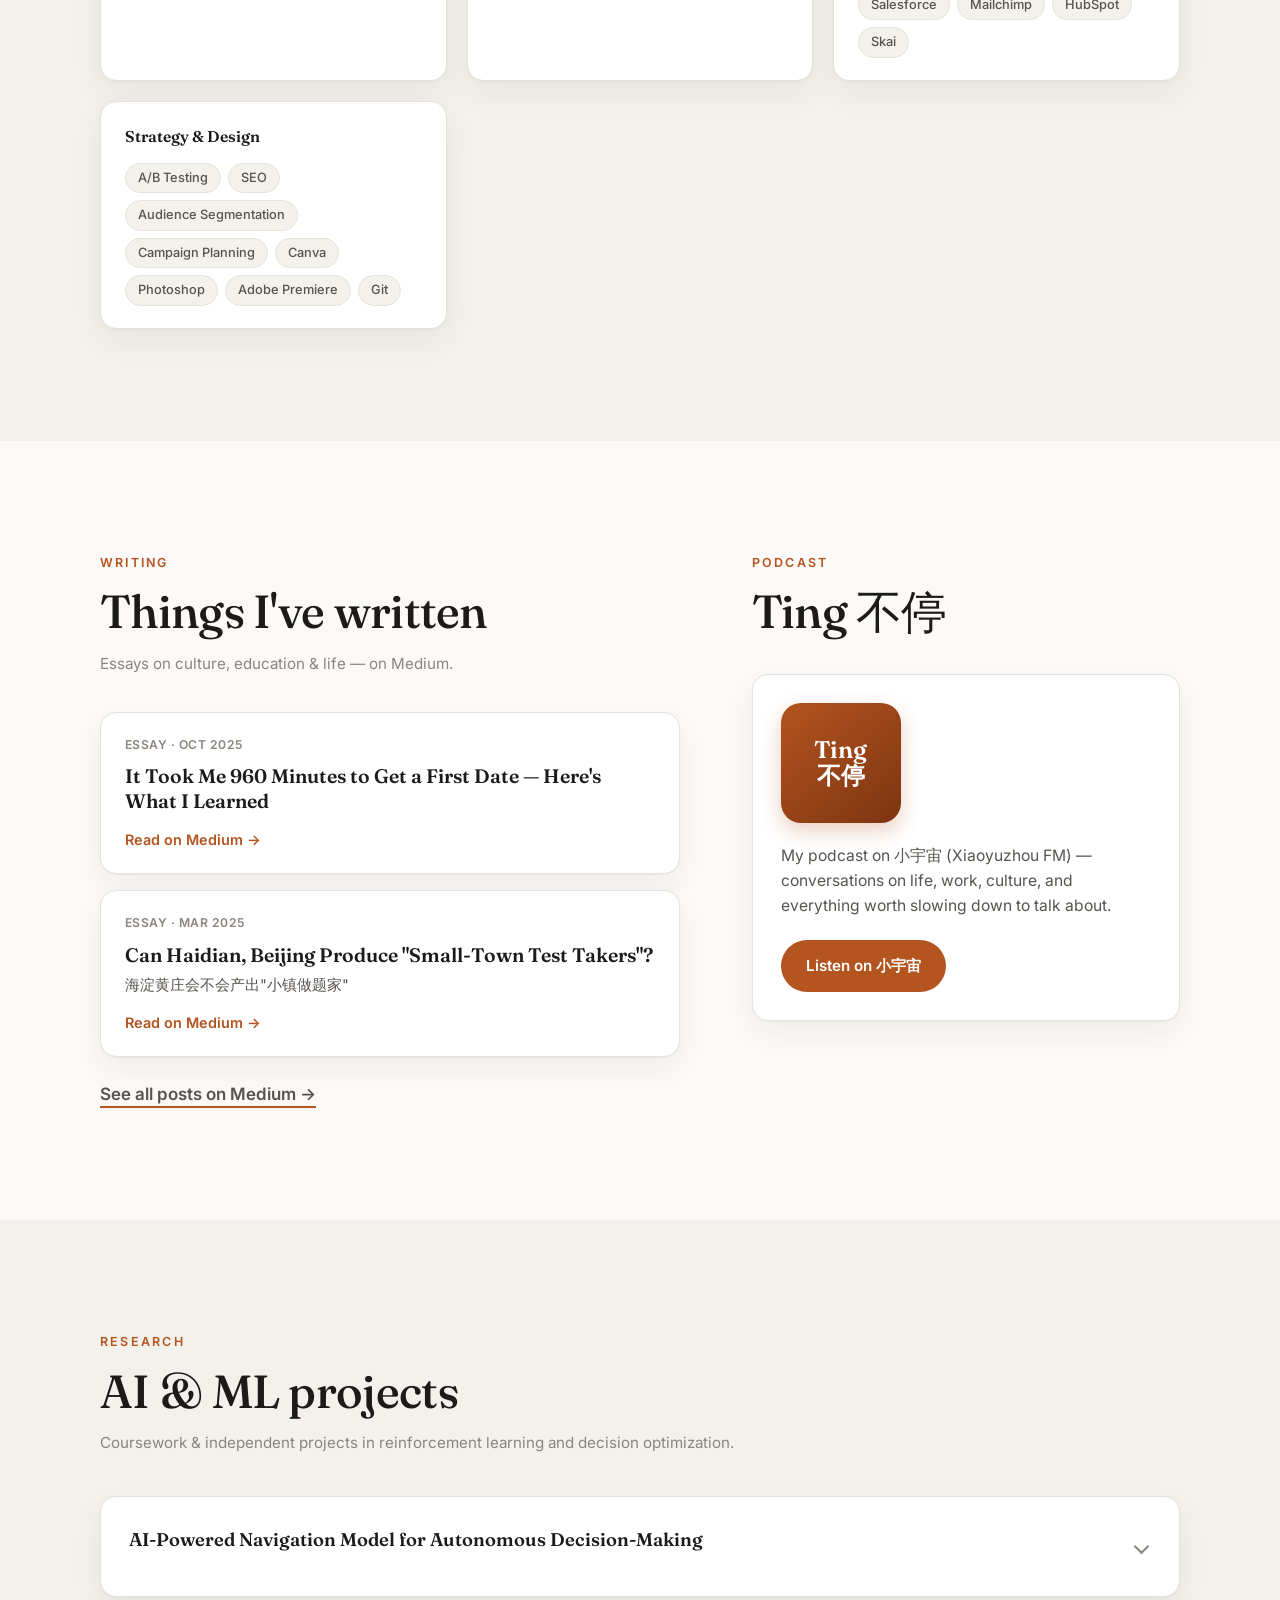
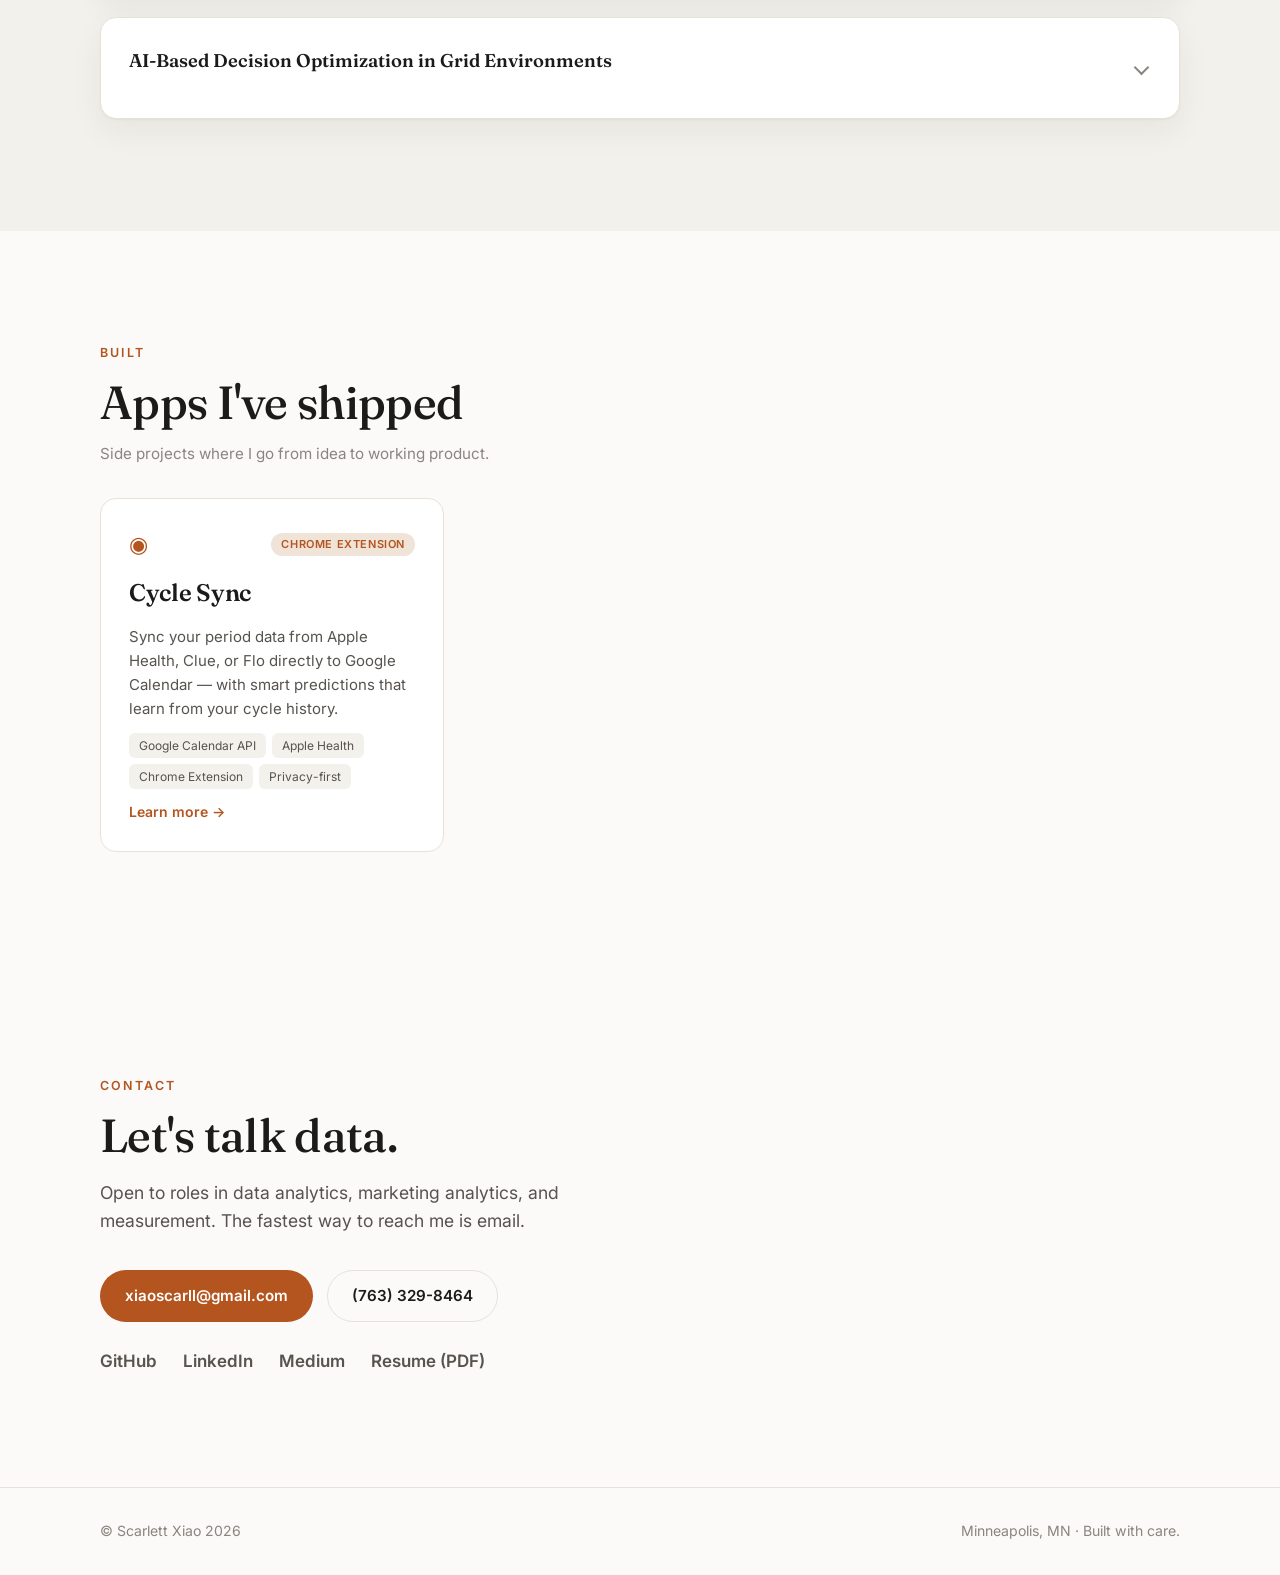
==== commit 3a08ae05: "Add Cycle Sync landing page and Built section on portfolio Co-Authored-By: Claude Sonnet 4.6 <norepl" ====
--- a/index.html
+++ b/index.html
@@ -4,8 +4,8 @@
   <meta charset="UTF-8" />
   <meta name="viewport" content="width=device-width, initial-scale=1.0" />
   <title>Scarlett Xiao — Data &amp; Marketing Analyst</title>
-  <meta name="description" content="Scarlett Xiao is a Data & Marketing Analyst at Publicis Groupe specializing in cross-channel measurement, media analytics, and marketing strategy. B.A. Computer Science, UMN. MBA candidate at UIUC." />
-  <meta name="keywords" content="Scarlett Xiao, data analyst, marketing analyst, media analytics, BigQuery, Looker Studio, Tableau, Power BI, Publicis Groupe, University of Minnesota" />
+  <meta name="description" content="Scarlett Xiao is a Data & Marketing Analyst at Publicis Groupe (Fallon) in Minneapolis, MN. Specializing in cross-channel media measurement, BigQuery pipelines, and marketing analytics. B.A. Computer Science, UMN. MBA candidate at UIUC." />
+  <meta name="keywords" content="Scarlett Xiao, data analyst Minneapolis, marketing analyst, media analyst, cross-channel analytics, BigQuery, Looker Studio, Tableau, Power BI, Publicis Groupe, Fallon, University of Minnesota, UIUC MBA" />
   <meta name="author" content="Scarlett Xiao" />
   <meta name="robots" content="index, follow" />
   <link rel="canonical" href="https://scarlett0018.github.io/" />
@@ -62,6 +62,7 @@
           <li><a href="#experience">Experience</a></li>
           <li><a href="#skills">Skills</a></li>
           <li><a href="#writing">Writing</a></li>
+          <li><a href="#built">Built</a></li>
           <li><a href="#contact">Contact</a></li>
           <li><a href="assets/Scarlett_Xiao_Resume.pdf" target="_blank" class="nav__cta">Resume</a></li>
         </ul>
@@ -409,6 +410,34 @@
     </section>
 
     <!-- Contact -->
+    <!-- Built -->
+    <section class="section reveal" id="built">
+      <div class="container">
+        <p class="section__kicker">Built</p>
+        <h2 class="section__title">Apps I've shipped</h2>
+        <p class="section__hint">Side projects where I go from idea to working product.</p>
+        <div class="built-grid">
+
+          <a href="cycle-sync.html" class="built-card">
+            <div class="built-card__header">
+              <div class="built-card__icon">◉</div>
+              <span class="built-card__badge">Chrome Extension</span>
+            </div>
+            <h3 class="built-card__name">Cycle Sync</h3>
+            <p class="built-card__desc">Sync your period data from Apple Health, Clue, or Flo directly to Google Calendar — with smart predictions that learn from your cycle history.</p>
+            <ul class="built-card__tags">
+              <li>Google Calendar API</li>
+              <li>Apple Health</li>
+              <li>Chrome Extension</li>
+              <li>Privacy-first</li>
+            </ul>
+            <span class="built-card__cta">Learn more →</span>
+          </a>
+
+        </div>
+      </div>
+    </section>
+
     <section class="section reveal" id="contact">
       <div class="container">
         <div class="contact">
--- a/styles.css
+++ b/styles.css
@@ -297,6 +297,49 @@
 /* ===== Reveal animation ===== */
 .reveal { opacity: 0; transform: translateY(20px); transition: opacity .7s ease, transform .7s ease; }
 .reveal.is-visible { opacity: 1; transform: none; }
+/* ===== Built section ===== */
+.built-grid {
+  display: grid;
+  grid-template-columns: repeat(auto-fill, minmax(300px, 1fr));
+  gap: 24px;
+  margin-top: 32px;
+}
+.built-card {
+  display: flex; flex-direction: column; gap: 12px;
+  background: var(--card);
+  border: 1px solid var(--line);
+  border-radius: var(--radius);
+  padding: 28px;
+  text-decoration: none; color: inherit;
+  transition: box-shadow .2s, border-color .2s, transform .2s;
+}
+.built-card:hover {
+  border-color: var(--accent);
+  box-shadow: var(--shadow);
+  transform: translateY(-2px);
+}
+.built-card__header { display: flex; align-items: center; justify-content: space-between; }
+.built-card__icon { font-size: 22px; color: var(--accent); }
+.built-card__badge {
+  font-size: 11px; font-weight: 600; letter-spacing: .6px;
+  text-transform: uppercase; color: var(--accent);
+  background: var(--accent-soft); border-radius: 20px;
+  padding: 3px 10px;
+}
+.built-card__name {
+  font-family: var(--ff-display); font-size: 1.5rem; font-weight: 600;
+  letter-spacing: -.3px; color: var(--ink);
+}
+.built-card__desc { font-size: 15px; color: var(--ink-soft); line-height: 1.6; }
+.built-card__tags {
+  display: flex; flex-wrap: wrap; gap: 6px; list-style: none; padding: 0;
+}
+.built-card__tags li {
+  font-size: 12px; background: var(--bg-alt);
+  border-radius: 6px; padding: 3px 10px; color: var(--ink-soft);
+}
+.built-card__cta { font-size: 14px; font-weight: 600; color: var(--accent); margin-top: auto; }
+
 @media (prefers-reduced-motion: reduce) {
   .reveal { opacity: 1; transform: none; transition: none; }
   html { scroll-behavior: auto; }
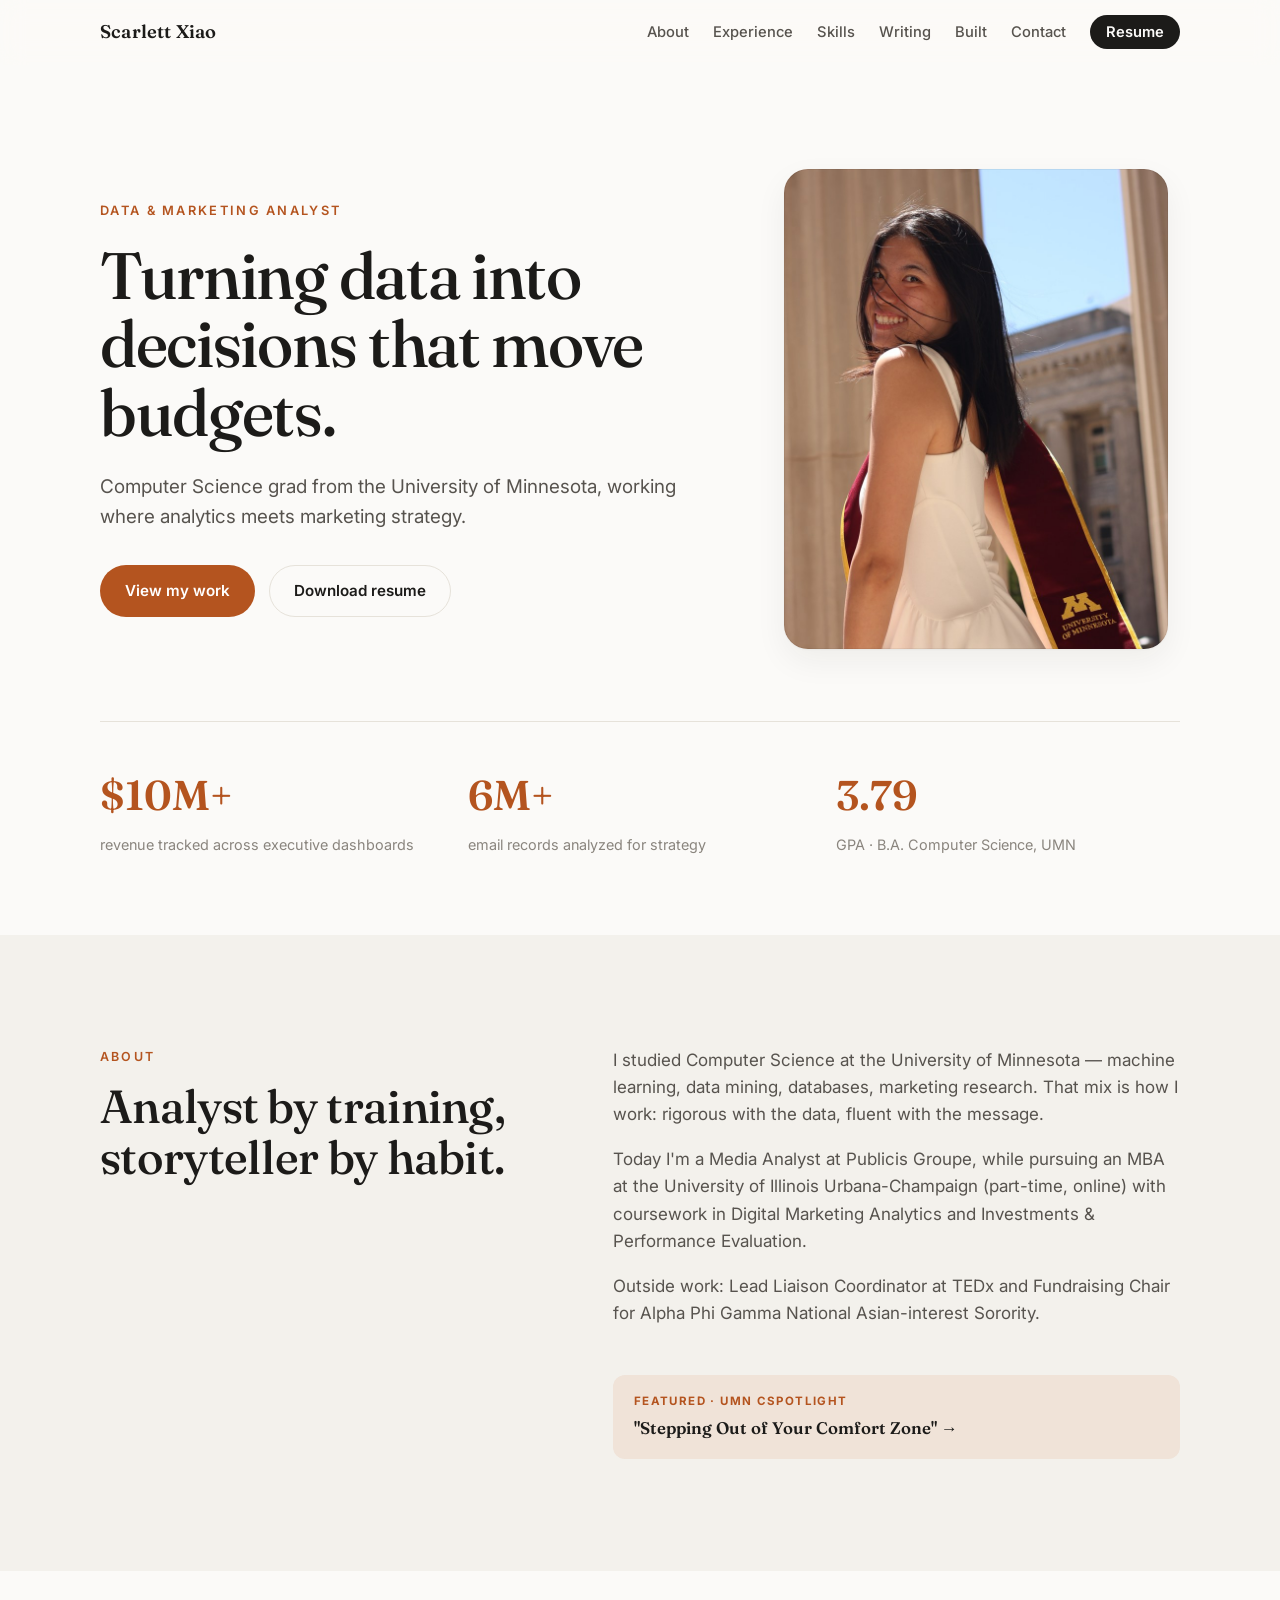
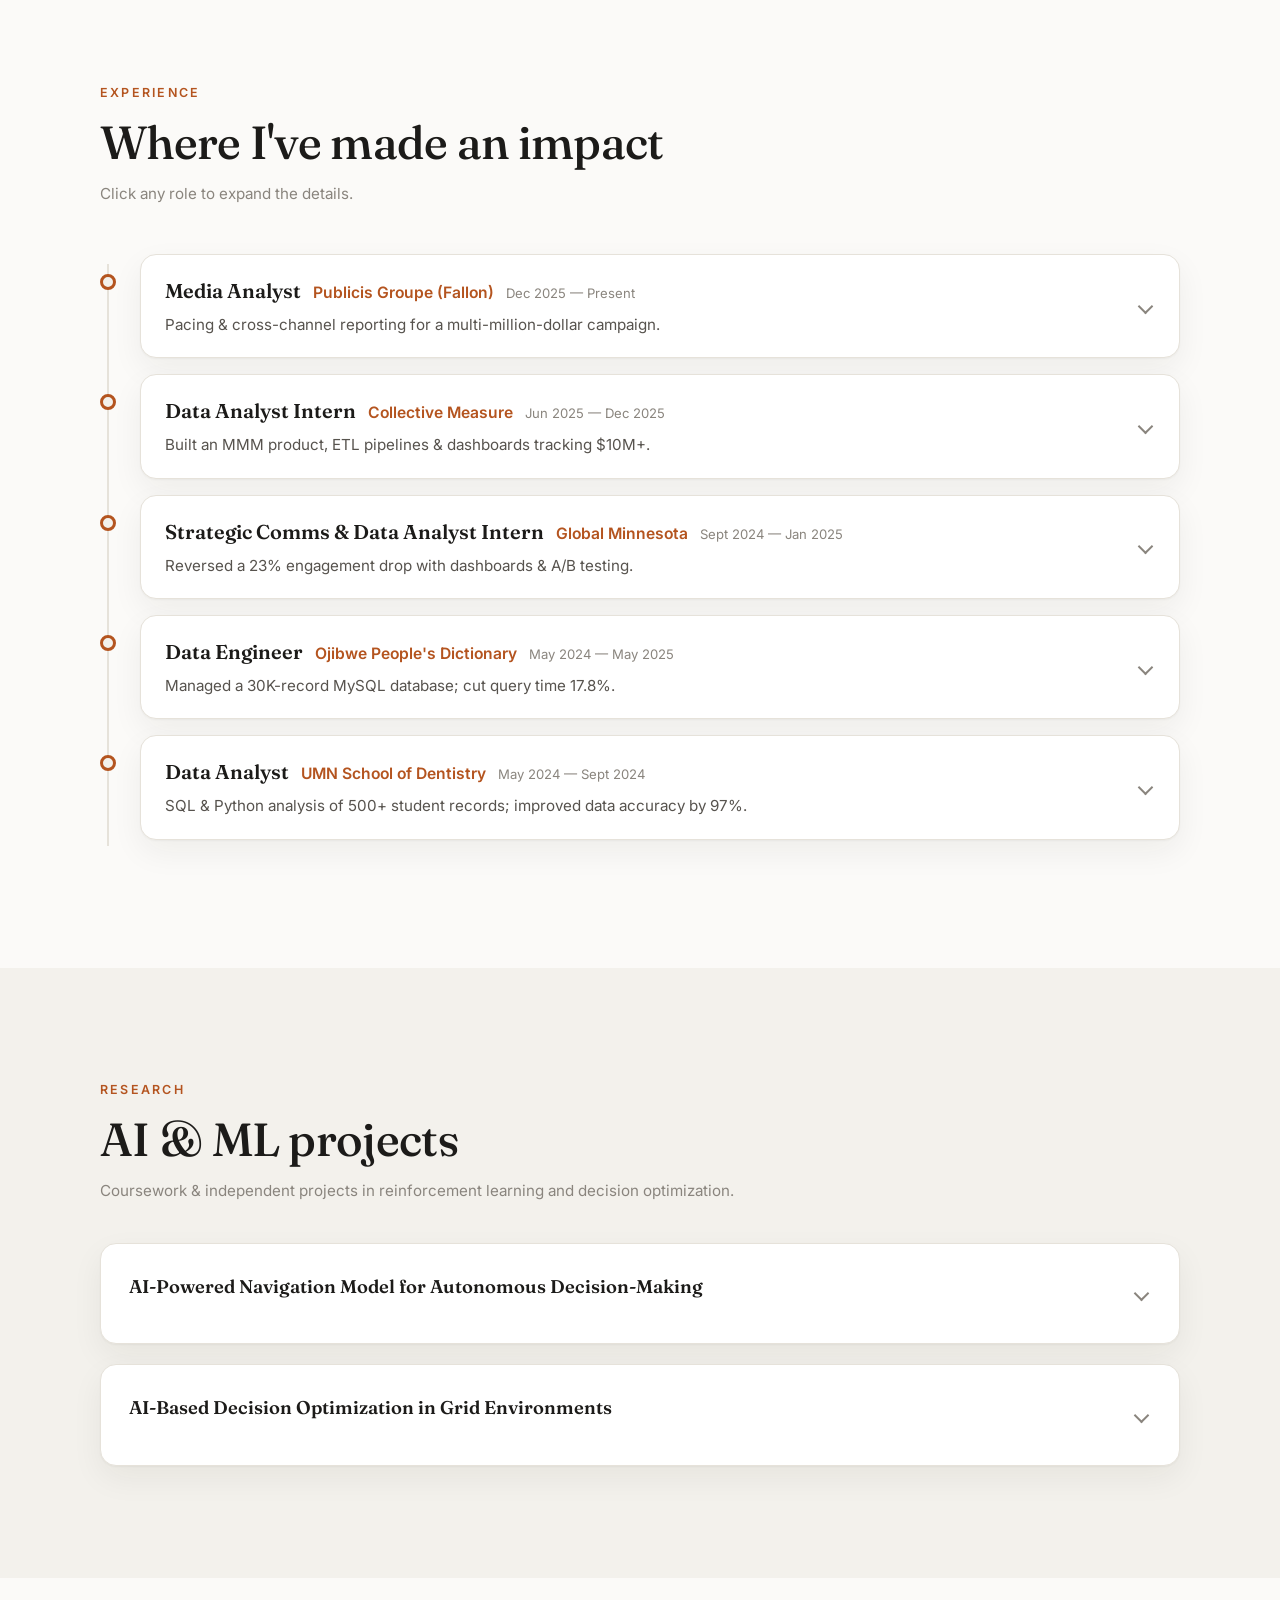
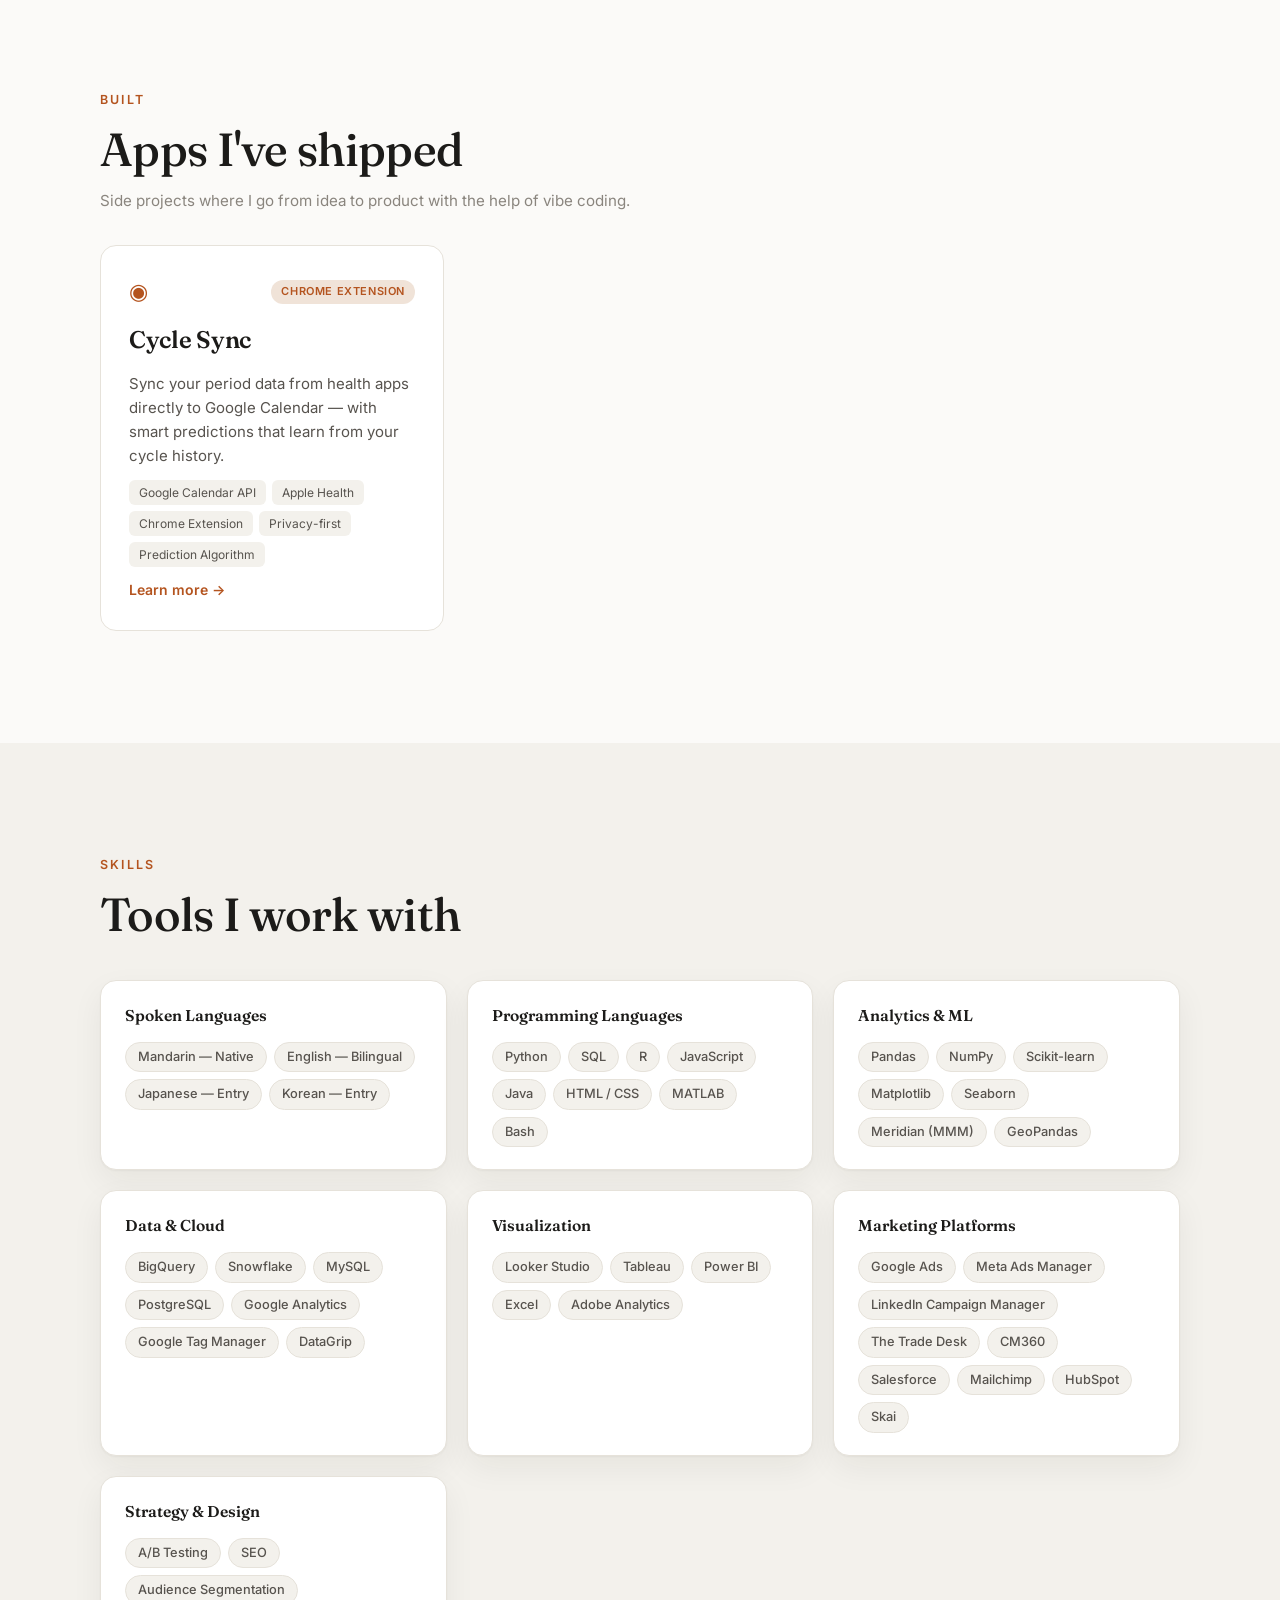
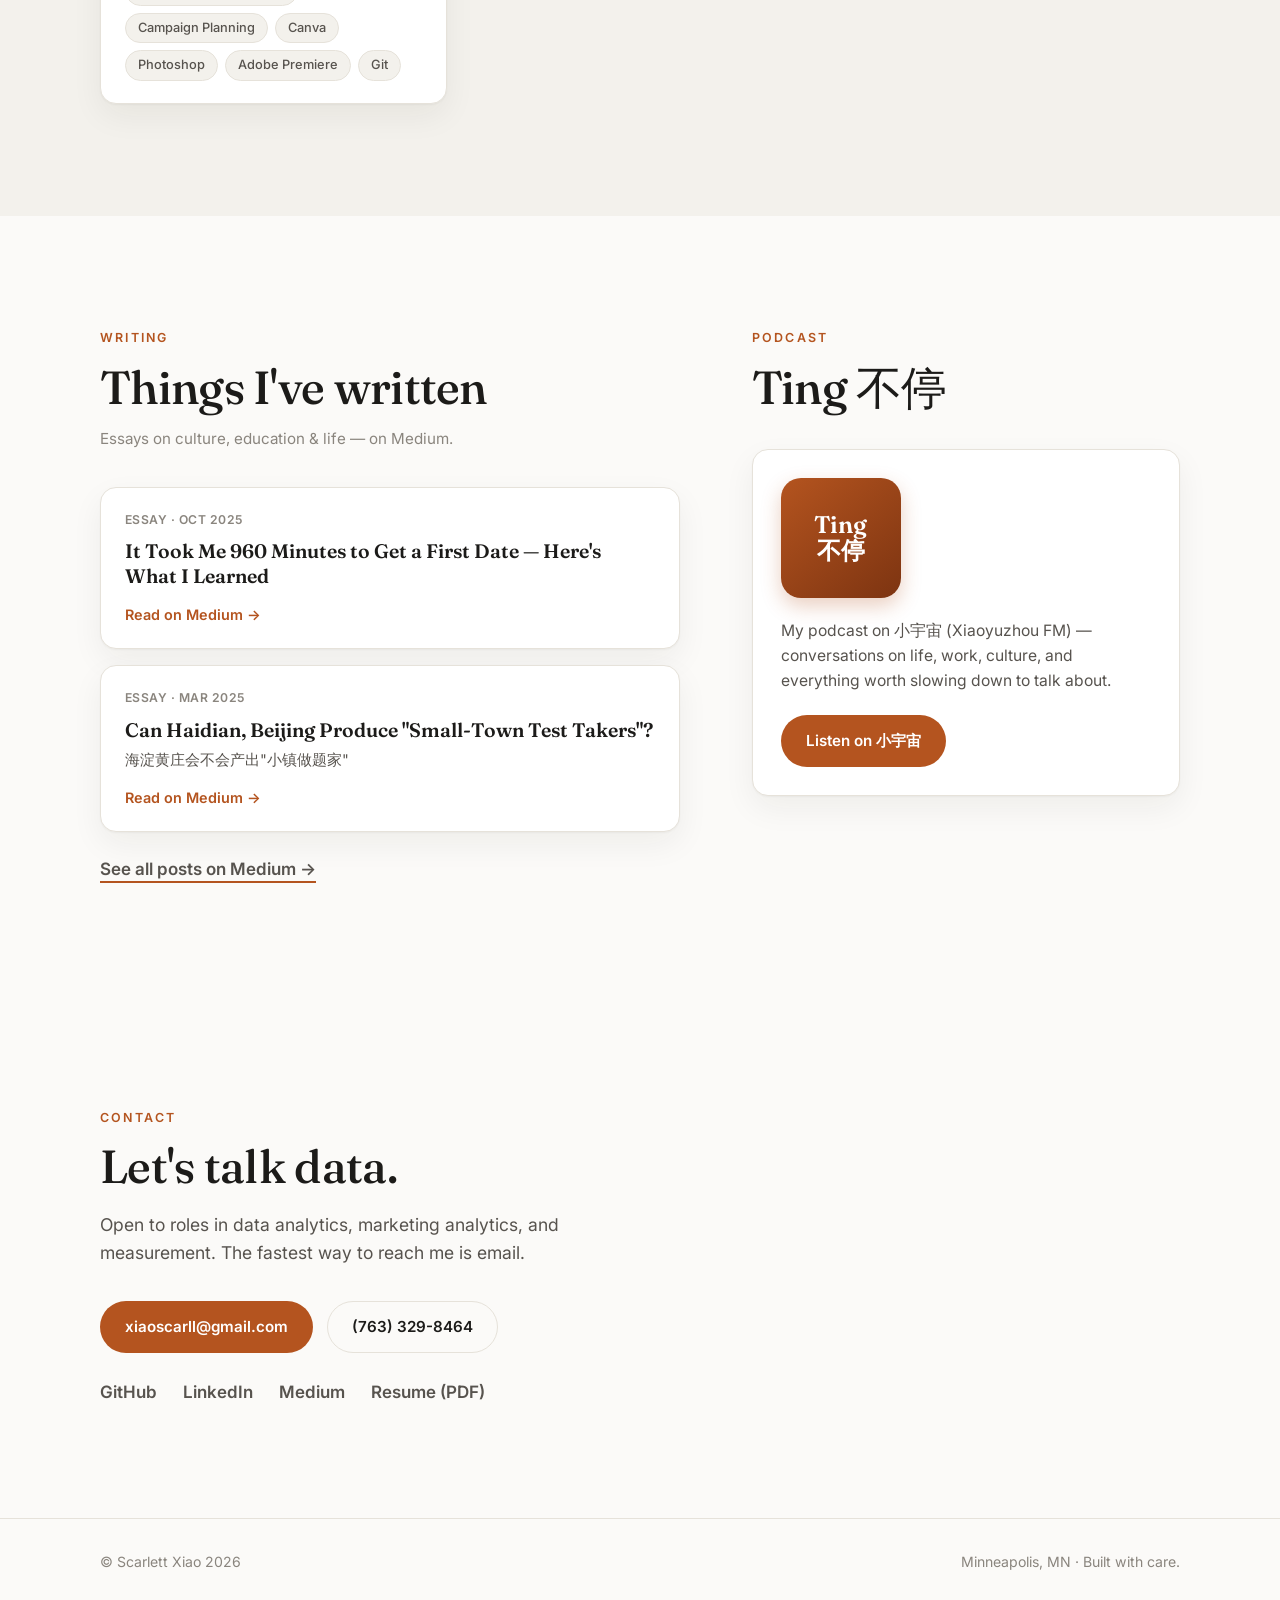
==== commit 5e0bf29e: "Fix HTML formatting and reorder research& build section" ====
--- a/index.html
+++ b/index.html
@@ -79,7 +79,7 @@
           <div>
             <p class="hero__eyebrow">Data &amp; Marketing Analyst</p>
             <h1 class="hero__title">Turning data into decisions that move budgets.</h1>
-            <p class="hero__lede">Computer Science grad from the <strong>University of Minnesota</strong>, working where analytics meets marketing strategy.</p>
+            <p class="hero__lede">Computer Science grad from the University of Minnesota, working where analytics meets marketing strategy.</p>
             <div class="hero__actions">
               <a href="#experience" class="btn btn--primary">View my work</a>
               <a href="assets/Scarlett_Xiao_Resume.pdf" target="_blank" class="btn btn--ghost">Download resume</a>
@@ -116,8 +116,8 @@
           </div>
           <div class="prose">
             <p>I studied Computer Science at the University of Minnesota — machine learning, data mining, databases, marketing research. That mix is how I work: rigorous with the data, fluent with the message.</p>
-            <p>Today I'm a Media Analyst at Publicis Groupe, while pursuing an <strong>MBA at the University of Illinois Urbana-Champaign</strong> (part-time, online) with coursework in Digital Marketing Analytics and Investments &amp; Performance Evaluation.</p>
-            <p>Outside work: Lead Liaison Coordinator at <strong>TEDx</strong> and Fundraising Chair for <strong>Alpha Phi Gamma</strong> National Asian-interest Sorority.</p>
+            <p>Today I'm a Media Analyst at Publicis Groupe, while pursuing an MBA at the University of Illinois Urbana-Champaign (part-time, online) with coursework in Digital Marketing Analytics and Investments &amp; Performance Evaluation.</p>
+            <p>Outside work: Lead Liaison Coordinator at TEDx and Fundraising Chair for Alpha Phi Gamma National Asian-interest Sorority.</p>
             <div class="feature-group">
               <a href="https://cse.umn.edu/cs/news/cspotlight-stepping-out-your-comfort-zone" target="_blank" class="feature">
                 <span class="feature__label">Featured · UMN CSpotlight</span>
@@ -238,6 +238,70 @@
           </li>
 
         </ol>
+      </div>
+    </section>
+ <!-- Research -->
+    <section class="section section--alt reveal" id="research">
+      <div class="container">
+        <p class="section__kicker">Research</p>
+        <h2 class="section__title">AI &amp; ML projects</h2>
+        <p class="section__hint">Coursework &amp; independent projects in reinforcement learning and decision optimization.</p>
+        <div class="research-grid">
+          <div class="research-card">
+            <details>
+              <summary>
+                <h3 class="research-card__title">AI-Powered Navigation Model for Autonomous Decision-Making</h3>
+                <div class="timeline__chev"></div>
+              </summary>
+              <ul class="research-card__points">
+                <li>Developed and optimized data models to train an AI agent in a simulated taxi environment — navigate a grid map, pick up passengers, and drop them at correct locations while minimizing steps.</li>
+                <li>Implemented reinforcement learning algorithms (Sarsa &amp; Q-Learning) to help the agent learn efficient navigation strategies through iterative training.</li>
+                <li>Fine-tuned model parameters, achieving an 18.6% reduction in training time vs. traditional methods using ε-greedy exploration (learning rate 0.6, discount factor 0.9).</li>
+              </ul>
+            </details>
+          </div>
+          <div class="research-card">
+            <details>
+              <summary>
+                <h3 class="research-card__title">AI-Based Decision Optimization in Grid Environments</h3>
+                <div class="timeline__chev"></div>
+              </summary>
+              <ul class="research-card__points">
+                <li>Developed RL models to train an AI agent in a grid-based environment, learning optimal navigation decisions based on rewards and penalties.</li>
+                <li>Implemented and compared value iteration, policy iteration, and Monte Carlo control strategies to enhance learning efficiency.</li>
+                <li>Refined reward functions (r = −2, −0.2, −0.01) to balance exploration vs. exploitation — achieving a 24.7% reduction in computation time while maintaining accuracy.</li>
+              </ul>
+            </details>
+          </div>
+        </div>
+      </div>
+    </section>
+        <!-- Built -->
+    <section class="section reveal" id="built">
+      <div class="container">
+        <p class="section__kicker">Built</p>
+        <h2 class="section__title">Apps I've shipped</h2>
+        <p class="section__hint">Side projects where I go from idea to product with the help of vibe coding. </p>
+        <div class="built-grid">
+
+          <a href="cycle-sync.html" class="built-card">
+            <div class="built-card__header">
+              <div class="built-card__icon">◉</div>
+              <span class="built-card__badge">Chrome Extension</span>
+            </div>
+            <h3 class="built-card__name">Cycle Sync</h3>
+            <p class="built-card__desc">Sync your period data from health apps directly to Google Calendar — with smart predictions that learn from your cycle history.</p>
+            <ul class="built-card__tags">
+              <li>Google Calendar API</li>
+              <li>Apple Health</li>
+              <li>Chrome Extension</li>
+              <li>Privacy-first</li>
+               <li>Prediction Algorithm</li>
+            </ul>
+            <span class="built-card__cta">Learn more →</span>
+          </a>
+
+        </div>
       </div>
     </section>
 
@@ -372,72 +436,7 @@
       </div>
     </section>
 
-    <!-- Research -->
-    <section class="section section--alt reveal" id="research">
-      <div class="container">
-        <p class="section__kicker">Research</p>
-        <h2 class="section__title">AI &amp; ML projects</h2>
-        <p class="section__hint">Coursework &amp; independent projects in reinforcement learning and decision optimization.</p>
-        <div class="research-grid">
-          <div class="research-card">
-            <details>
-              <summary>
-                <h3 class="research-card__title">AI-Powered Navigation Model for Autonomous Decision-Making</h3>
-                <div class="timeline__chev"></div>
-              </summary>
-              <ul class="research-card__points">
-                <li>Developed and optimized data models to train an AI agent in a simulated taxi environment — navigate a grid map, pick up passengers, and drop them at correct locations while minimizing steps.</li>
-                <li>Implemented reinforcement learning algorithms (Sarsa &amp; Q-Learning) to help the agent learn efficient navigation strategies through iterative training.</li>
-                <li>Fine-tuned model parameters, achieving an 18.6% reduction in training time vs. traditional methods using ε-greedy exploration (learning rate 0.6, discount factor 0.9).</li>
-              </ul>
-            </details>
-          </div>
-          <div class="research-card">
-            <details>
-              <summary>
-                <h3 class="research-card__title">AI-Based Decision Optimization in Grid Environments</h3>
-                <div class="timeline__chev"></div>
-              </summary>
-              <ul class="research-card__points">
-                <li>Developed RL models to train an AI agent in a grid-based environment, learning optimal navigation decisions based on rewards and penalties.</li>
-                <li>Implemented and compared value iteration, policy iteration, and Monte Carlo control strategies to enhance learning efficiency.</li>
-                <li>Refined reward functions (r = −2, −0.2, −0.01) to balance exploration vs. exploitation — achieving a 24.7% reduction in computation time while maintaining accuracy.</li>
-              </ul>
-            </details>
-          </div>
-        </div>
-      </div>
-    </section>
-
     <!-- Contact -->
-    <!-- Built -->
-    <section class="section reveal" id="built">
-      <div class="container">
-        <p class="section__kicker">Built</p>
-        <h2 class="section__title">Apps I've shipped</h2>
-        <p class="section__hint">Side projects where I go from idea to working product.</p>
-        <div class="built-grid">
-
-          <a href="cycle-sync.html" class="built-card">
-            <div class="built-card__header">
-              <div class="built-card__icon">◉</div>
-              <span class="built-card__badge">Chrome Extension</span>
-            </div>
-            <h3 class="built-card__name">Cycle Sync</h3>
-            <p class="built-card__desc">Sync your period data from Apple Health, Clue, or Flo directly to Google Calendar — with smart predictions that learn from your cycle history.</p>
-            <ul class="built-card__tags">
-              <li>Google Calendar API</li>
-              <li>Apple Health</li>
-              <li>Chrome Extension</li>
-              <li>Privacy-first</li>
-            </ul>
-            <span class="built-card__cta">Learn more →</span>
-          </a>
-
-        </div>
-      </div>
-    </section>
-
     <section class="section reveal" id="contact">
       <div class="container">
         <div class="contact">
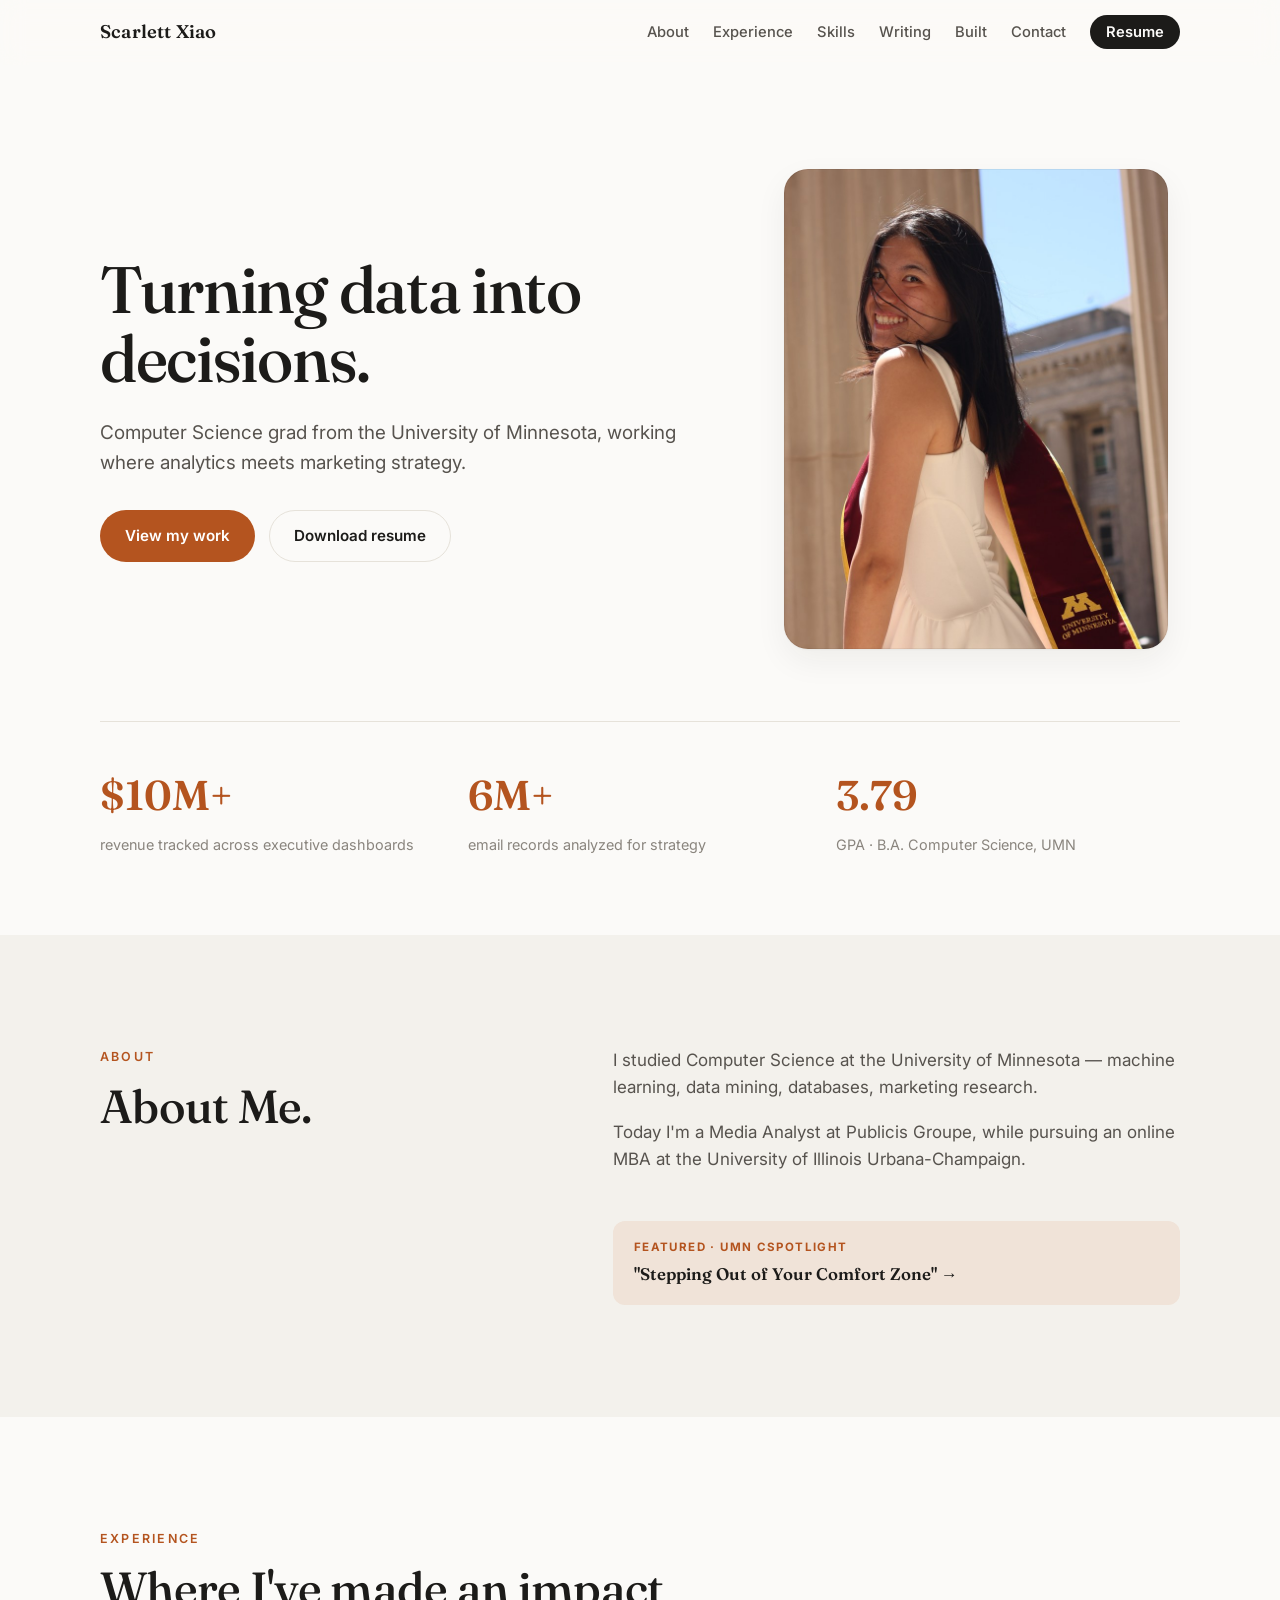
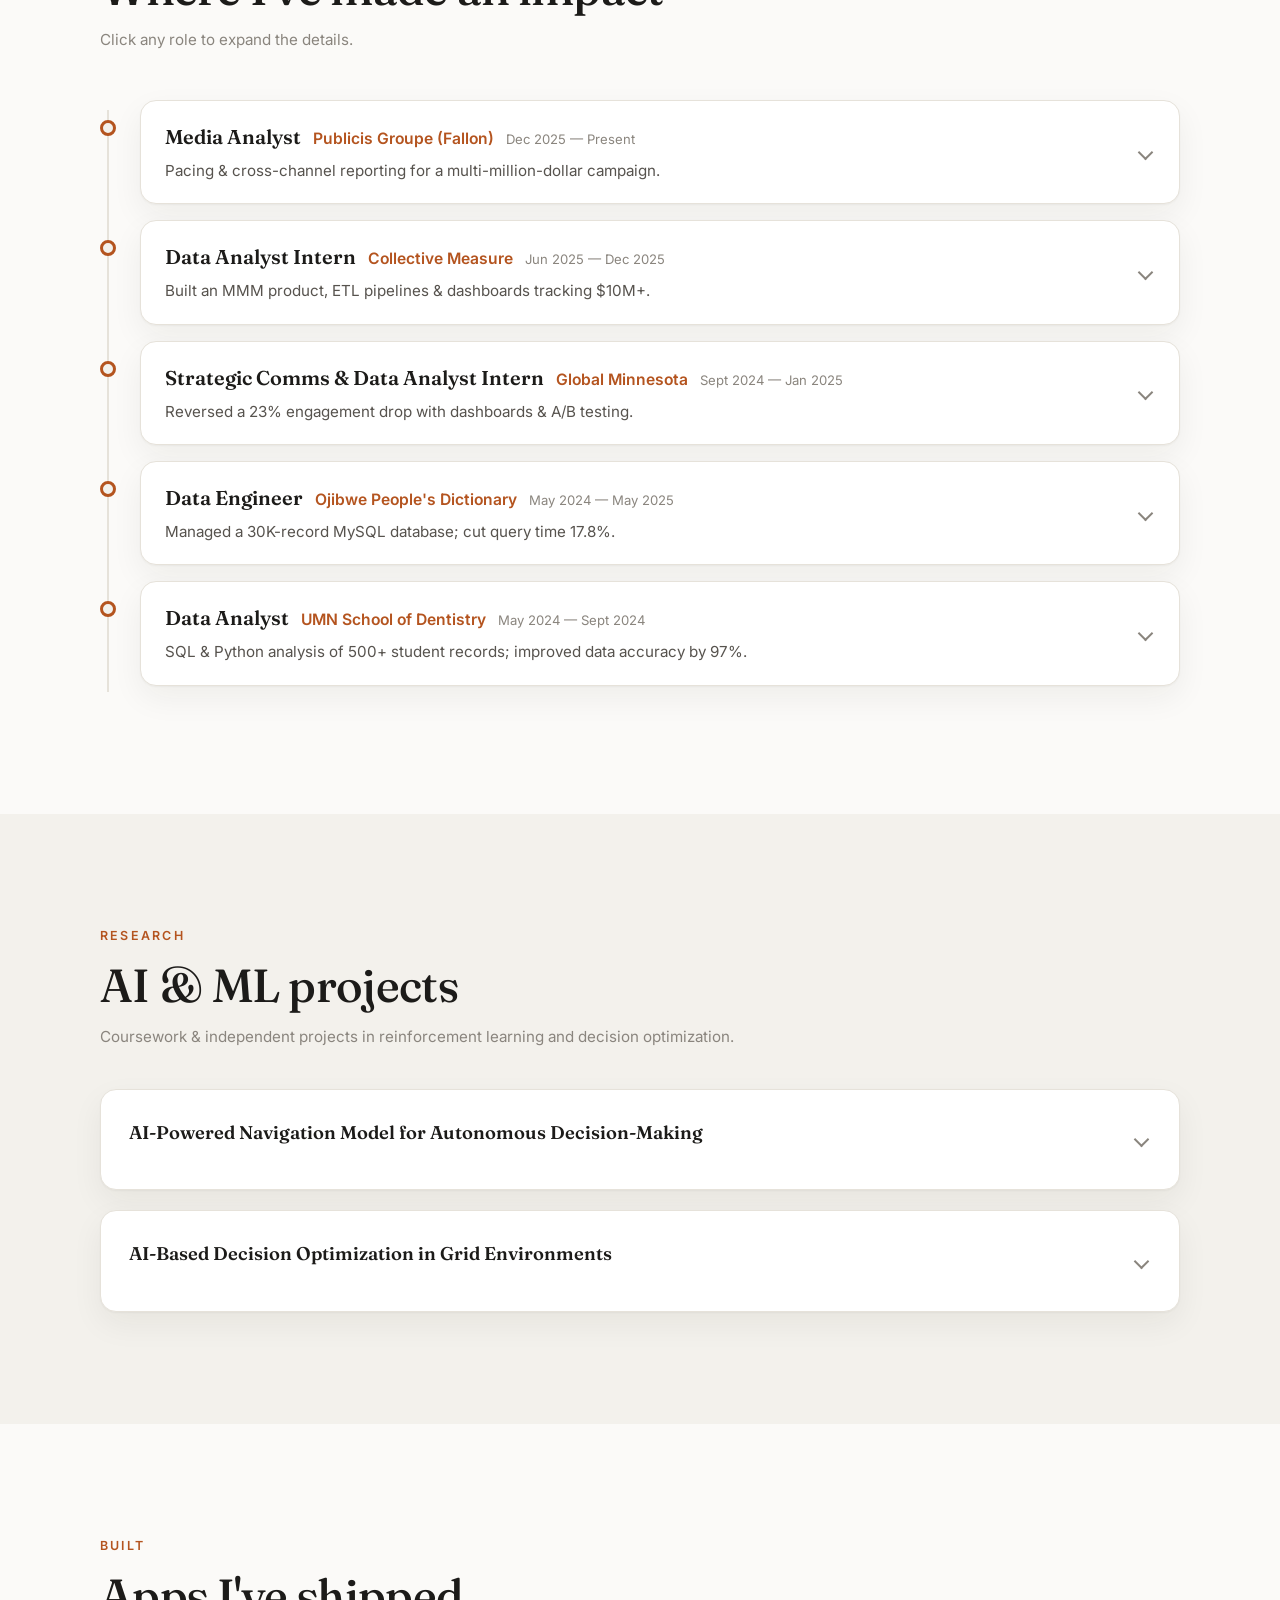
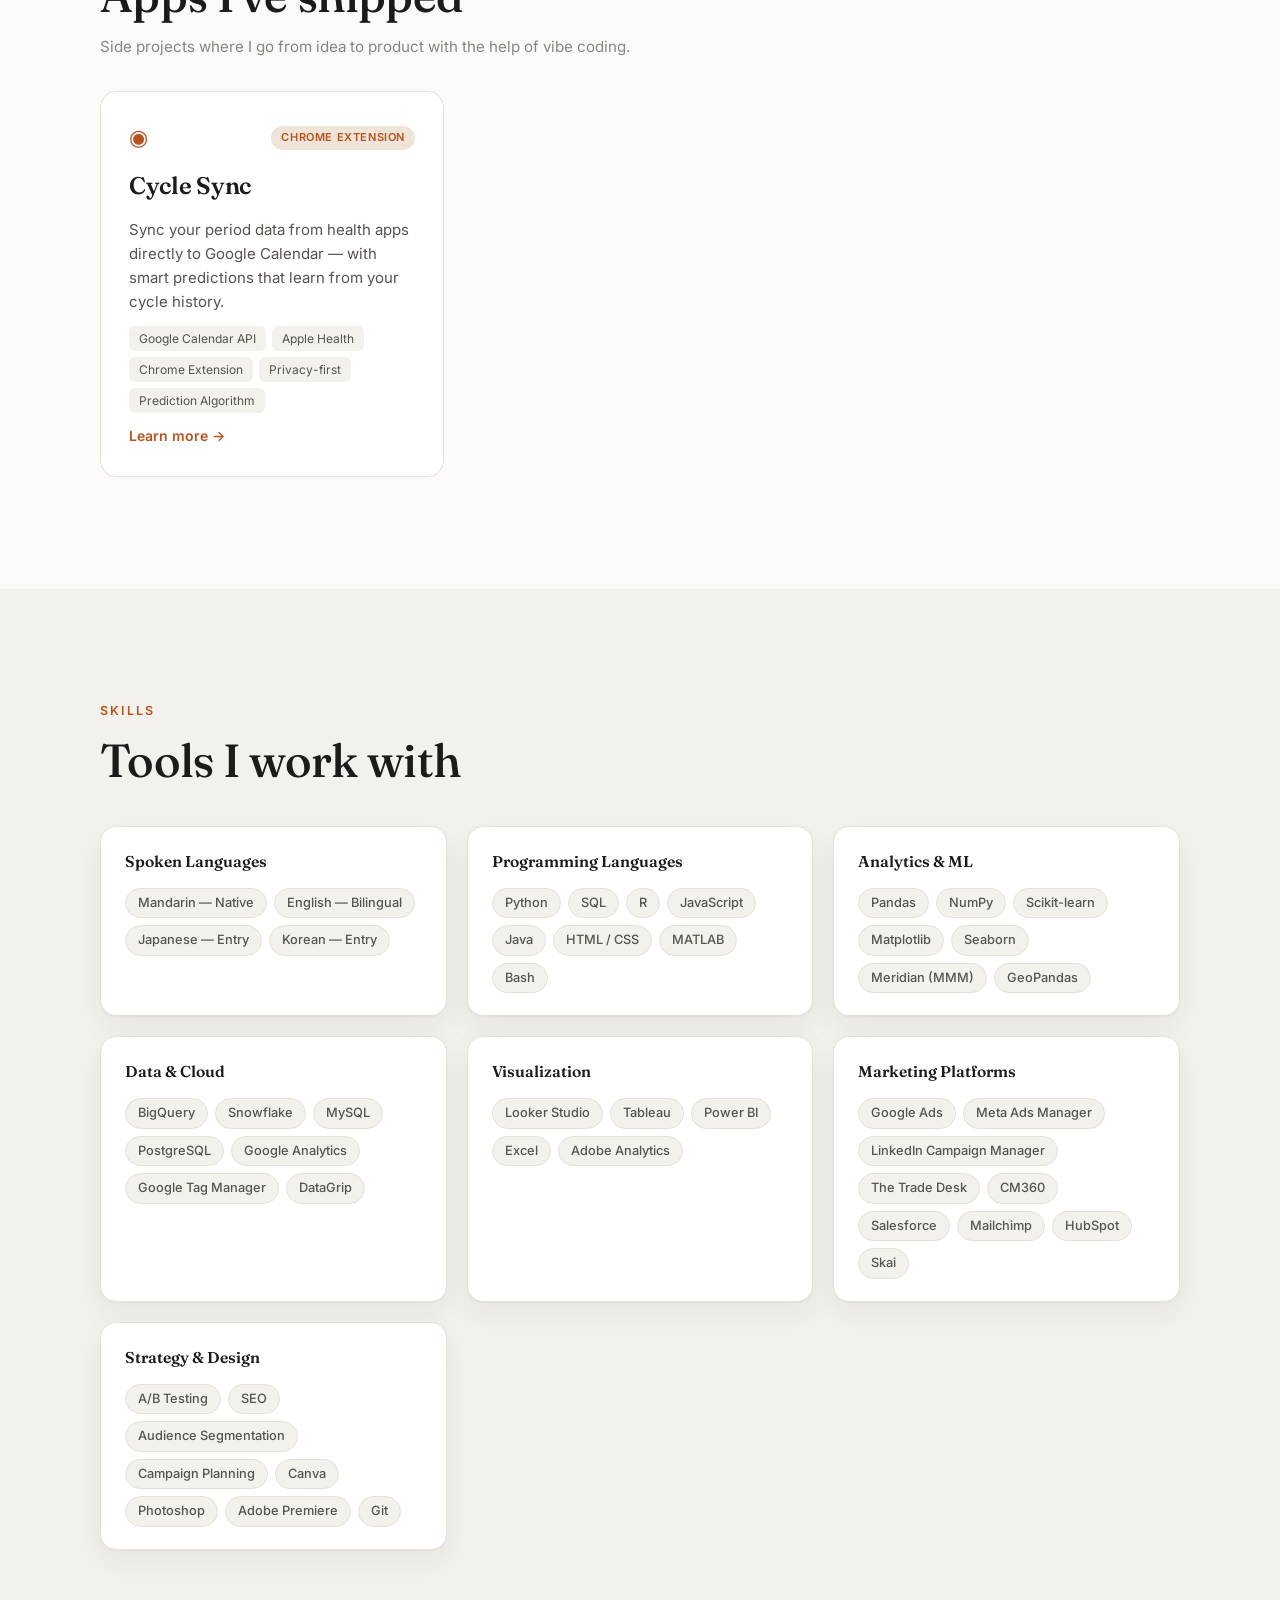
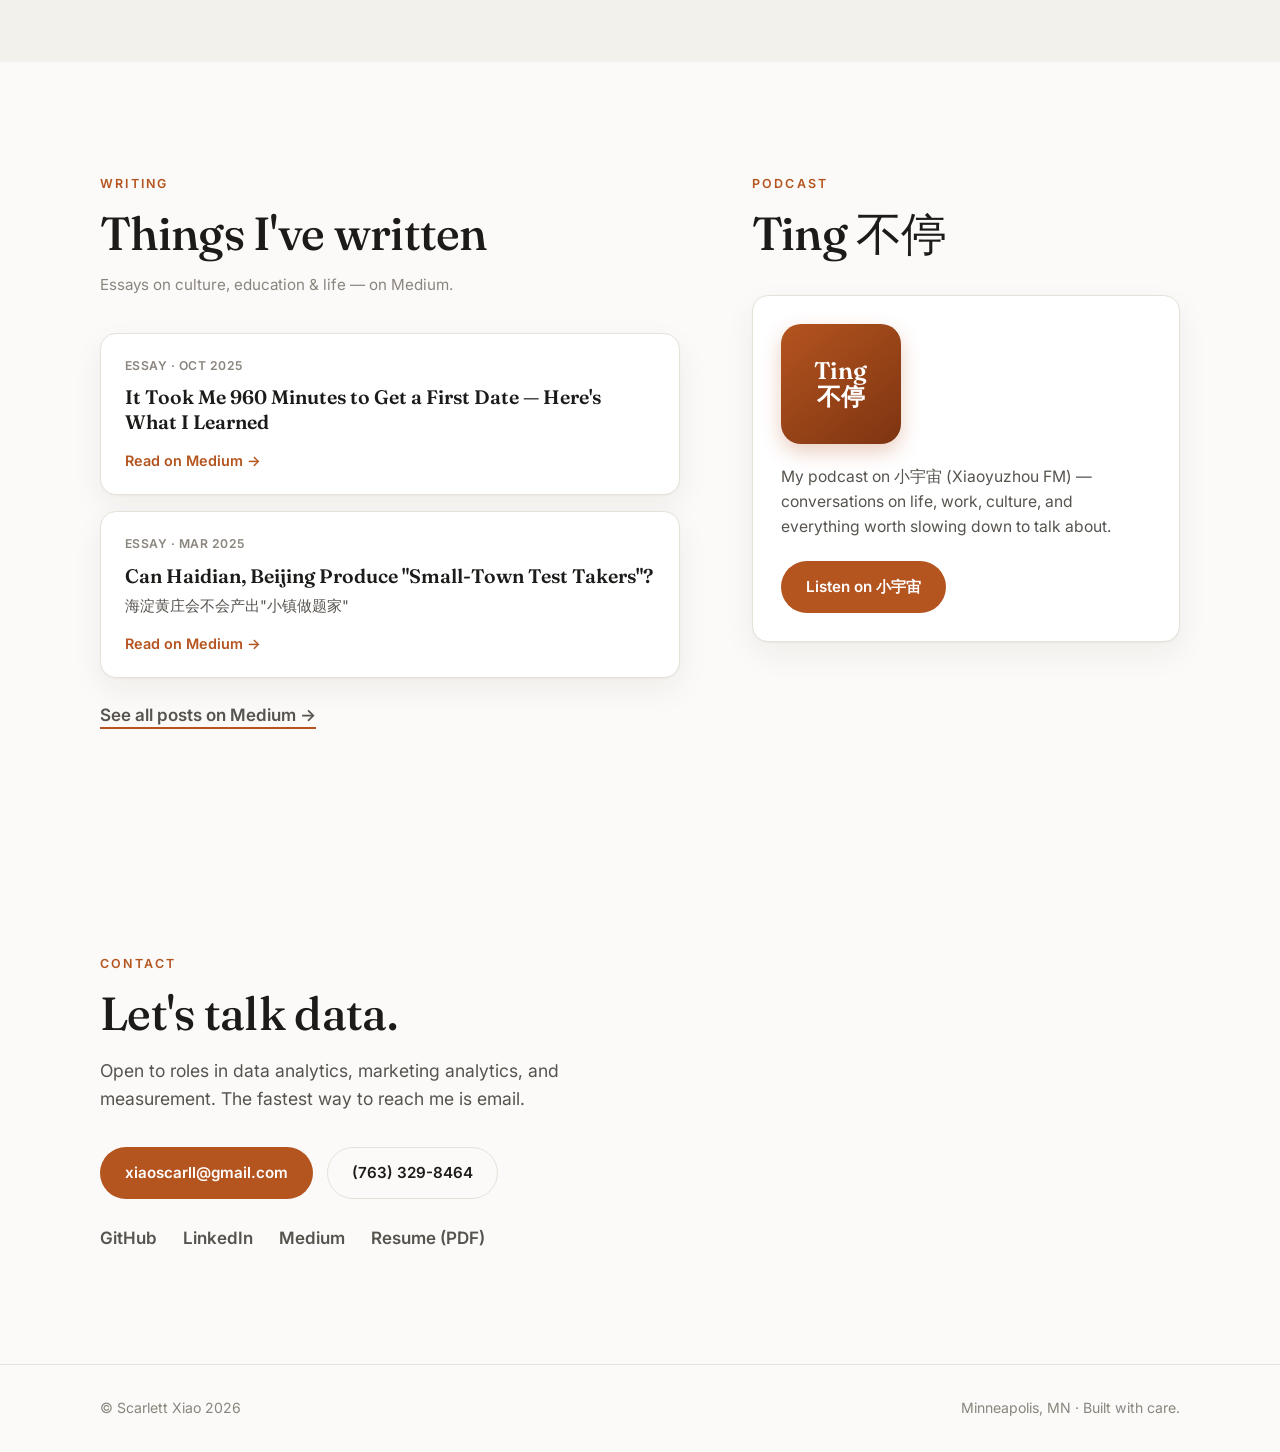
==== commit 6477725a: "Refine content in index.html for clarity and brevity Updated Twitter description and hero title for " ====
--- a/index.html
+++ b/index.html
@@ -20,7 +20,7 @@
   <!-- Twitter Card -->
   <meta name="twitter:card" content="summary_large_image" />
   <meta name="twitter:title" content="Scarlett Xiao — Data &amp; Marketing Analyst" />
-  <meta name="twitter:description" content="Data & Marketing Analyst at Publicis Groupe. Turning data into decisions that move budgets." />
+  <meta name="twitter:description" content="Data & Marketing Analyst at Publicis Groupe. Turning data into decisions." />
   <meta name="twitter:image" content="https://scarlett0018.github.io/assets/scarlett.jpg" />
 
   <!-- Structured Data -->
@@ -77,8 +77,7 @@
       <div class="container">
         <div class="hero__inner">
           <div>
-            <p class="hero__eyebrow">Data &amp; Marketing Analyst</p>
-            <h1 class="hero__title">Turning data into decisions that move budgets.</h1>
+            <h1 class="hero__title">Turning data into decisions.</h1>
             <p class="hero__lede">Computer Science grad from the University of Minnesota, working where analytics meets marketing strategy.</p>
             <div class="hero__actions">
               <a href="#experience" class="btn btn--primary">View my work</a>
@@ -112,12 +111,11 @@
         <div class="grid-2">
           <div>
             <p class="section__kicker">About</p>
-            <h2 class="section__title">Analyst by training, storyteller by habit.</h2>
+            <h2 class="section__title">About Me.</h2>
           </div>
           <div class="prose">
-            <p>I studied Computer Science at the University of Minnesota — machine learning, data mining, databases, marketing research. That mix is how I work: rigorous with the data, fluent with the message.</p>
-            <p>Today I'm a Media Analyst at Publicis Groupe, while pursuing an MBA at the University of Illinois Urbana-Champaign (part-time, online) with coursework in Digital Marketing Analytics and Investments &amp; Performance Evaluation.</p>
-            <p>Outside work: Lead Liaison Coordinator at TEDx and Fundraising Chair for Alpha Phi Gamma National Asian-interest Sorority.</p>
+            <p>I studied Computer Science at the University of Minnesota — machine learning, data mining, databases, marketing research.</p>
+            <p>Today I'm a Media Analyst at Publicis Groupe, while pursuing an online MBA at the University of Illinois Urbana-Champaign. </p>
             <div class="feature-group">
               <a href="https://cse.umn.edu/cs/news/cspotlight-stepping-out-your-comfort-zone" target="_blank" class="feature">
                 <span class="feature__label">Featured · UMN CSpotlight</span>
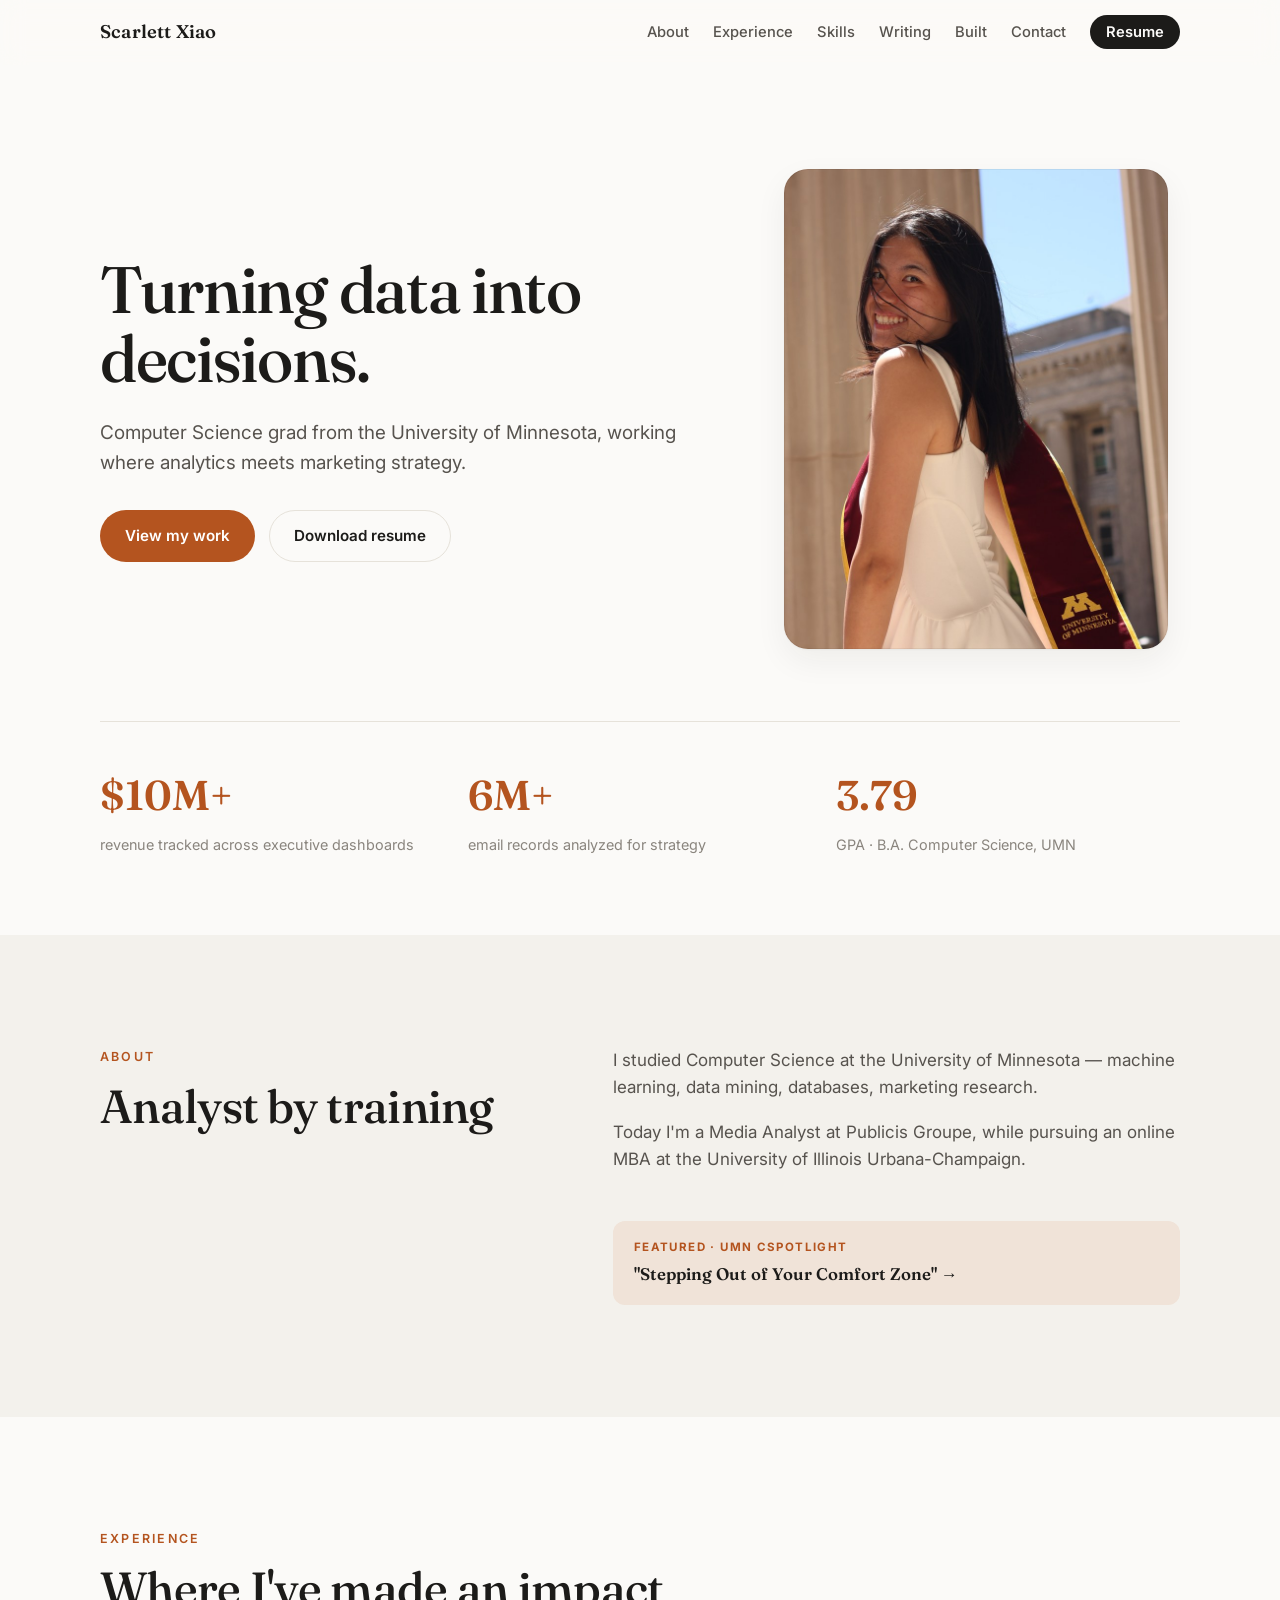
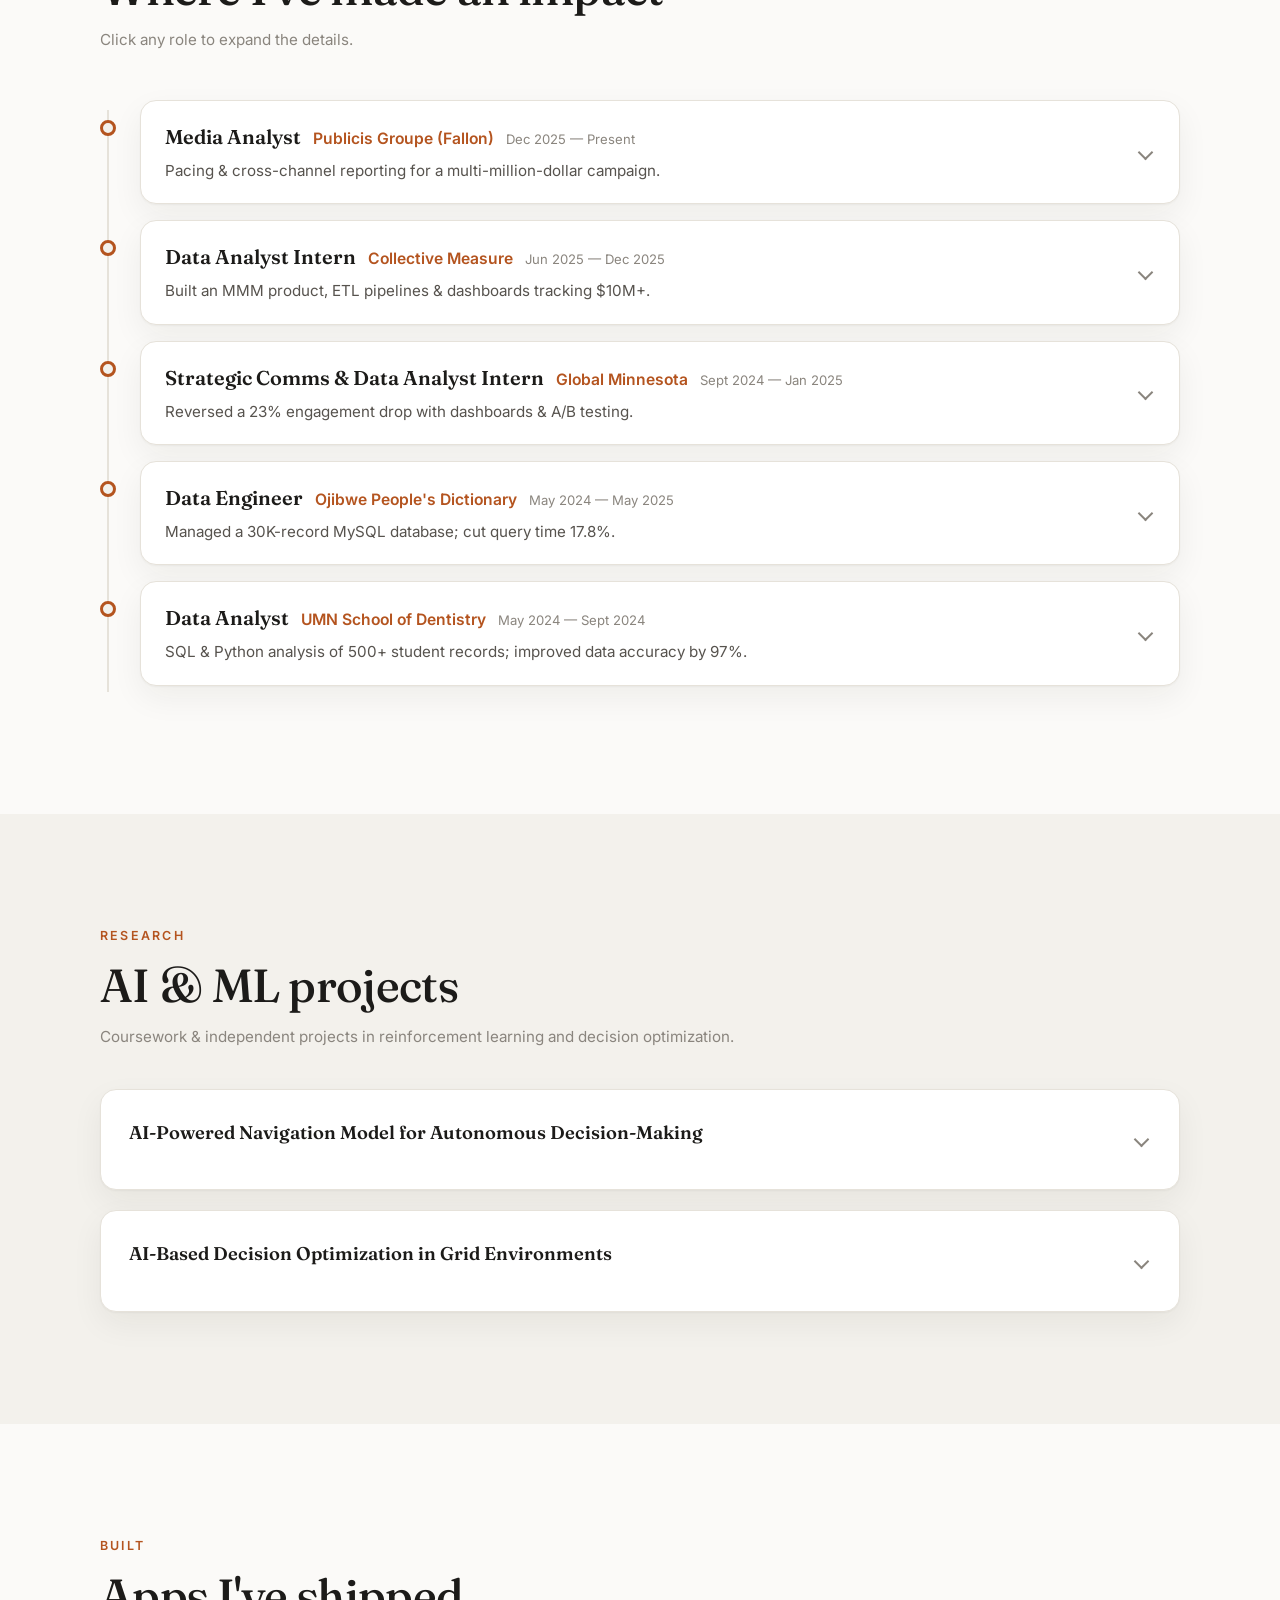
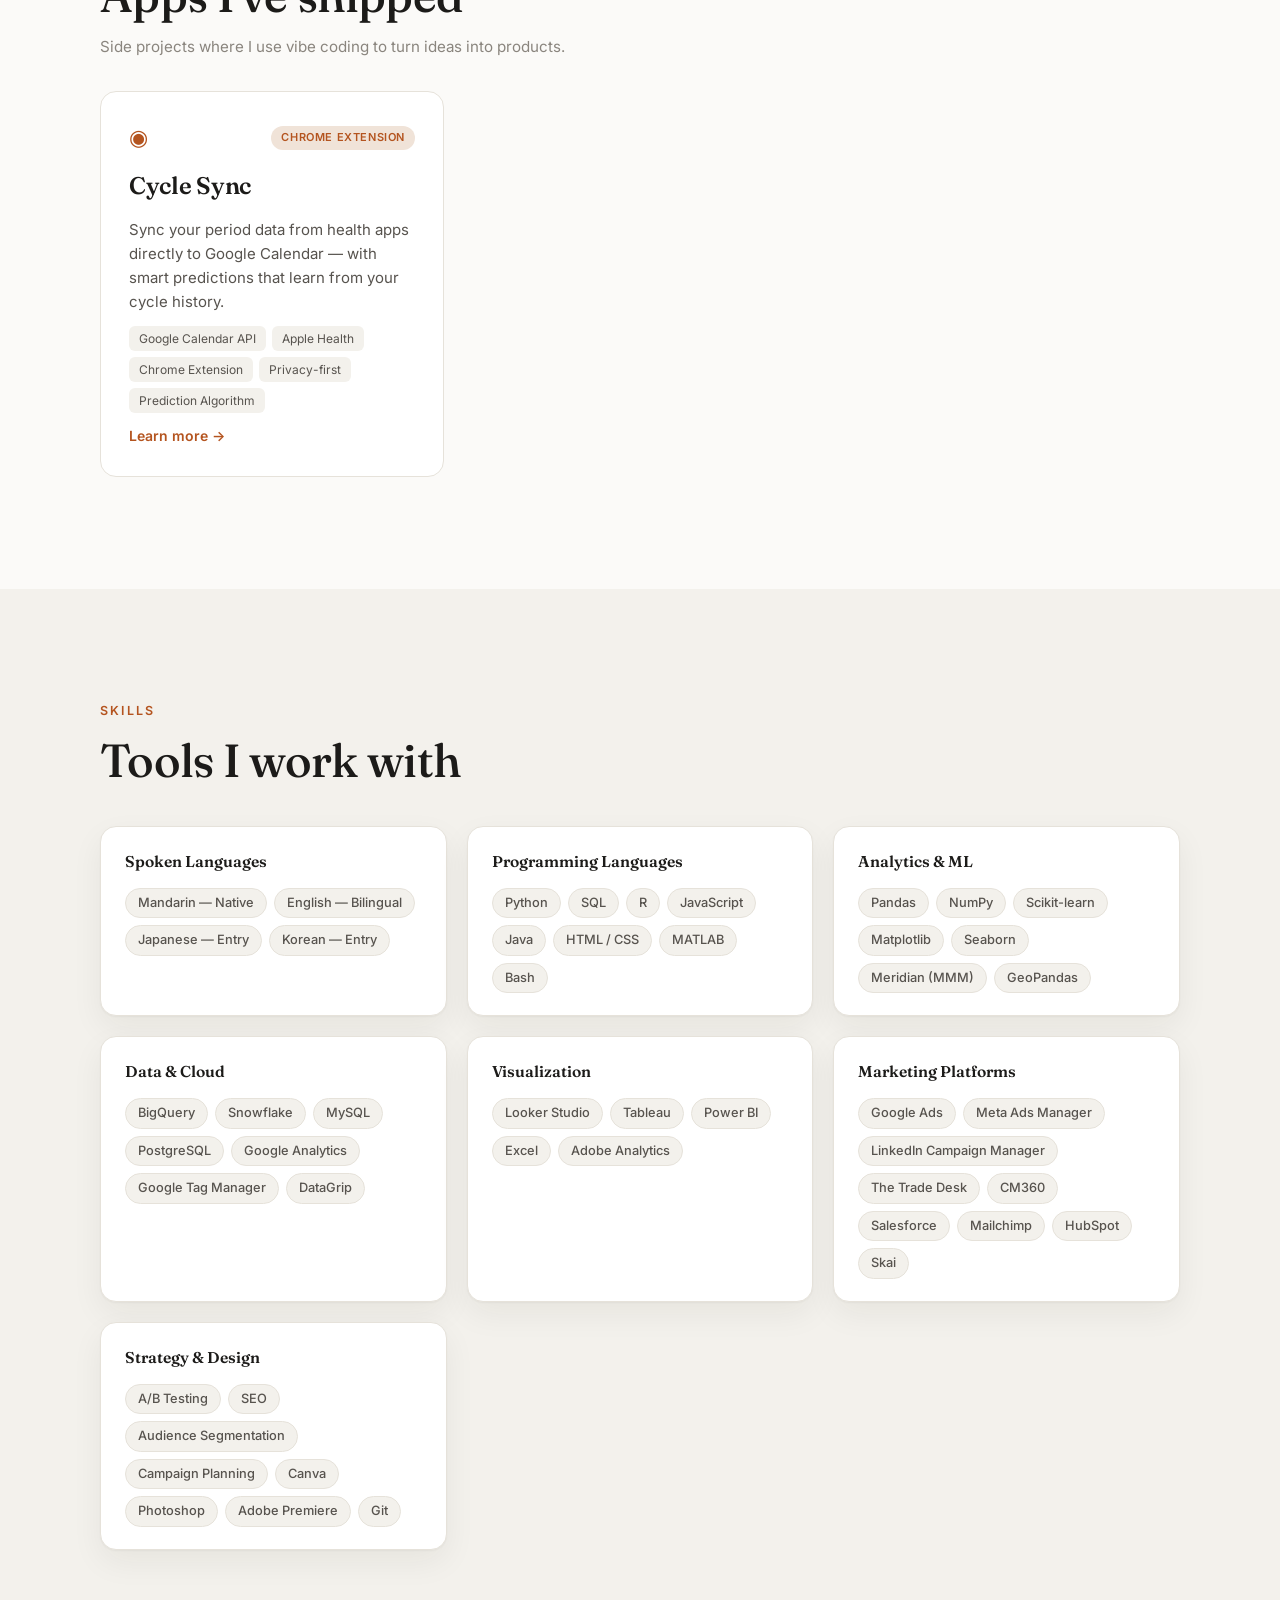
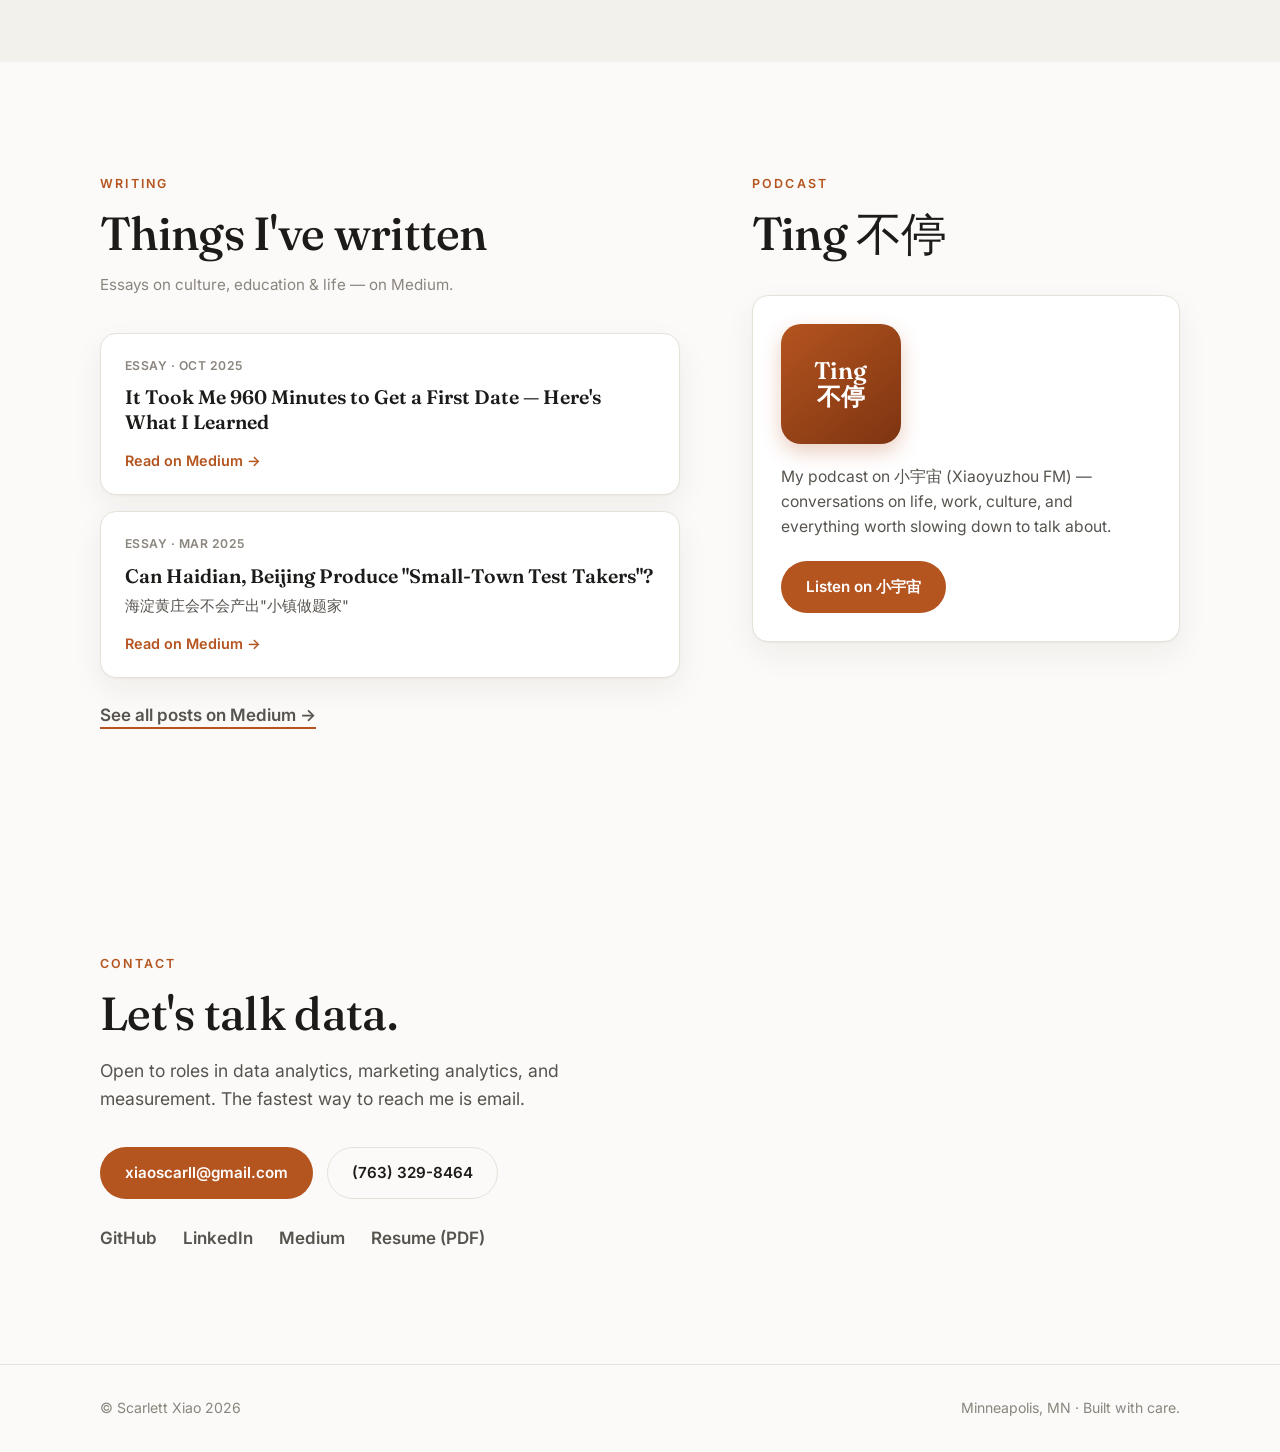
==== commit eeef0ded: "Update section titles and hints in index.html" ====
--- a/index.html
+++ b/index.html
@@ -111,7 +111,7 @@
         <div class="grid-2">
           <div>
             <p class="section__kicker">About</p>
-            <h2 class="section__title">About Me.</h2>
+            <h2 class="section__title">Analyst by training</h2>
           </div>
           <div class="prose">
             <p>I studied Computer Science at the University of Minnesota — machine learning, data mining, databases, marketing research.</p>
@@ -279,7 +279,7 @@
       <div class="container">
         <p class="section__kicker">Built</p>
         <h2 class="section__title">Apps I've shipped</h2>
-        <p class="section__hint">Side projects where I go from idea to product with the help of vibe coding. </p>
+        <p class="section__hint">Side projects where I use vibe coding to turn ideas into products. </p>
         <div class="built-grid">
 
           <a href="cycle-sync.html" class="built-card">
